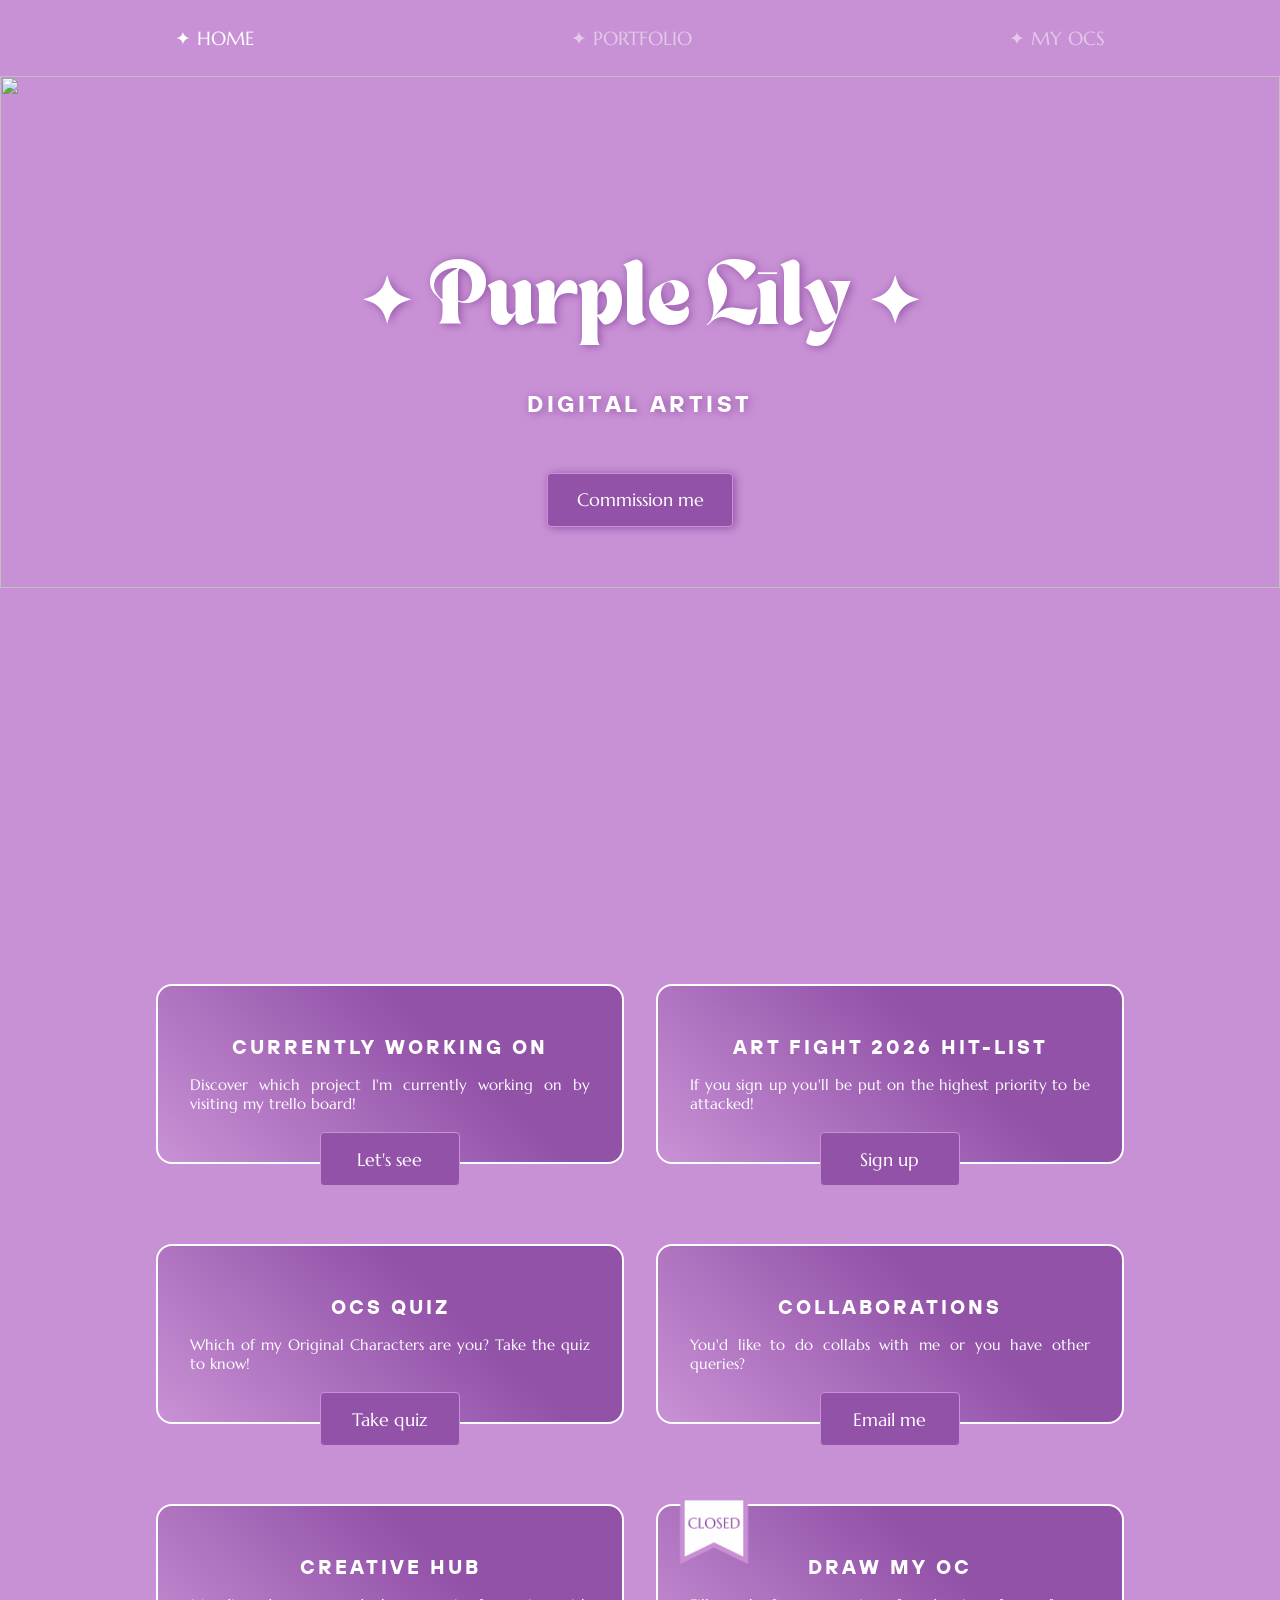
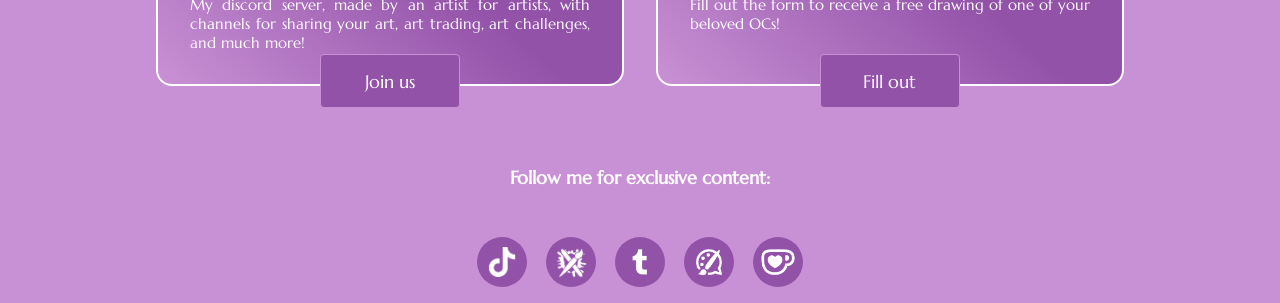
==== index.html @ 05240378 "Update palettes to stars" ====
<!DOCTYPE html>
<html>

<head>
    <meta charset="UTF-8">
    <link rel="stylesheet" href="styles.css">
    <title>Purple Lily</title>
    <link href="favicon.ico" rel="shortcut icon" type="image/ico">
    <!-- <script>
        if (navigator.userAgent === "Screenjesus") {
            document.body.innerHTML = '<img src="PurpleLilyWebsiteThumbnail.png" style="width:100vw;height:100vh;object-fit:cover;">';
        }
    </script> -->
</head>

<body>

    <!-- MENU-->
    <div class="menu">
        <div class="menu-title menu-box">
            <span class="menu-name"><a class="menu-checked" href="index.html">HOME</a></span>
        </div>
        <div class="menu-title menu-box">
            <span class="menu-name"><a href="myportfolio.html">PORTFOLIO</a></span>
        </div>
        <div class="menu-title menu-box">
            <span class="menu-name"><a href="myocs.html">MY OCS</a></span>
        </div>
    </div>

    <!-- HERO-->
    <div class="hero">
        <div class="video-container">
            <img class="video" src="Art/OC_PurpleLily/eyebanner2_PL.gif">
            <!-- <video autoplay muted loop>
                <source src="Art/OC_PurpleLily/eyebanner2_PL.mp4" type="video/mp4"/>
            </video> -->
            <div class="caption">
                <h1 class="main-title center">✦ Purple Lily ✦</h1>
                <h3 class="subtitle center">DIGITAL ARTIST</h3>
                <button title="Commission me" class="button button-text"
                    onclick=" window.open('https://vgen.co/PurpleLily22', '_blank'); return false;">Commission me
                </button>
            </div>

        </div>
    </div>

    <!-- CARDS: add class "closed" near the class "card" class if it's closed-->
    <div style="padding-top: 5rem;"></div>
    <div class="card-group">
        <div class="card">
            <div class="card-title">CURRENTLY WORKING ON</div>
            <div class="card-paragraph">Discover which project I'm currently working on by visiting my trello board!
            </div>
            <button title="Currently working on" class="button button-text"
                onclick="window.open('https://trello.com/b/bsj4bfBp/purple-lily', '_blank'); return false;">Let's
                see</button>
        </div>

        <div class="card">
            <div class="card-title">ART FIGHT 2026 HIT-LIST</div>
            <div class="card-paragraph">If you sign up you'll be put on the highest priority to be attacked!</div>
            <button title="Art Fight Hit-list 2026" class="button button-text"
                onclick=" window.open('https://forms.gle/k9vWMu4mTPsKpp8E8', '_blank'); return false;">Sign
                up</button>
        </div>

        <div class="card">
            <div class="card-title">OCS QUIZ</div>
            <div class="card-paragraph">Which of my Original Characters are you? Take the quiz to know!</div>
            <button title="OCs quiz Hub" class="button button-text"
                onclick=" window.open('https://www.quotev.com/quiz/17345073/Which-Purple-Lilys-OCs-are-you'); return false;">Take
                quiz</button>
        </div>

        <div class="card">
            <div class="card-title">COLLABORATIONS</div>
            <div class="card-paragraph">You'd like to do collabs with me or you have other queries?</div>
            <button title="Collaborations" class="button button-text"
                onclick=" window.open('mailto:purple.lily.art22@gmail.com', '_blank'); return false;">Email me</button>
        </div>

        <div class="card">
            <div class="card-title">CREATIVE HUB</div>
            <div class="card-paragraph">My discord server, made by an artist for artists, with channels for sharing your
                art, art trading, art challenges, and much more!</div>
            <button title="Creative Hub" class="button button-text"
                onclick=" window.open('https://discord.com/invite/6mXf2nt3k4', '_blank'); return false;">Join
                us</button>
        </div>

        <div class="card closed">
            <div class="card-title">DRAW MY OC</div>
            <div class="card-paragraph">Fill out the form to receive a free drawing of one of your beloved OCs!</div>
            <button title="Draw my OC" class="button button-text">Fill out</button>
        </div>
    </div>

    <!-- SOCIALS-->
    <div class="socials-bar">
        <h1 class="paragraph center" style="margin-bottom: 3rem;">Follow me for exclusive content:</h1>
        <ul class="socials">
            <li class="icon-content">
                <a href="https://www.tiktok.com/@purplelily_art" aria-label="TikTok" data-social="TikTok">
                    <div class="filled"></div>
                    <img src="Other/Tiktok.png" width="30" height="30"></img>
                </a>
                <div class="tooltip">TikTok</div>
            </li>
            <li class="icon-content">
                <a href="https://artfight.net/~Purple_Lily22" aria-label="Artfight" data-social="Artfight">
                    <div class="filled"></div>
                    <img src="Other\ArtFight.png" width="50" height="50"></img>
                </a>
                <div class="tooltip">Artfight</div>
            </li>
            <li class="icon-content">
                <a href="https://www.tumblr.com/blog/purplelily22" aria-label="Tumblr" data-social="Tumblr">
                    <div class="filled"></div>
                    <img src="Other/Tumblr.png" width="40" height="40"></img>
                </a>
                <div class="tooltip">Tumblr</div>
            </li>
            <li class="icon-content">
                <a href="https://artfol.app/@purplelily" aria-label="Artfol" data-social="Artfol">
                    <div class="filled"></div>
                    <img src="Other\Artfol.png" width="40" height="40"></img>
                </a>
                <div class="tooltip">Artfol</div>
            </li>
            <li class="icon-content">
                <a href="https://ko-fi.com/purplelily22/shop" aria-label="Kofi" data-social="Kofi">
                    <div class="filled"></div>
                    <img src="Other\Kofi.png" width="38" height="38"></img>
                </a>
                <div class="tooltip">Kofi</div>
            </li>
        </ul>
    </div>


</body>

</html>
---- styles.css ----
@font-face {
    font-family: "TAN New York";
    src: url(Other/Fonts/YAEwfYJNRYY_0.ttf);
}

@font-face {
    font-family: "Marcellus";
    src: url(Other/Fonts/YAEnXArs1iQ_0.ttf);
}

@font-face {
    font-family: "TT Hoves";
    src: url(Other/Fonts/YADK4L2nGbg_0.ttf);
}

:root {

    /* MAIN COLORS */
    --darkpurple: #9252a8;
    --lightpurple: #c991d5;

    /*OCS COLORS */
    --purplelily-col1: var(--darkpurple);
    --purplelily-col2: var(--lightpurple);
    --atohi-col1: #ca6423;
    --atohi-col2: #f7d058;
    --vhimil-col1: #b3ffcf;
    --vhimil-col2: #f7b9f0;
    --ningxiu-col1: #bb5c94;
    --ningxiu-col2: #ecbfdc;
    --meiying-col1: #957db8;
    --meiying-col2: #341e45;
    --achlys-col1: #6a0200;
    --achlys-col2: #d8d8d8;
    --lune-col1: #35339e;
    --lune-col2: #1f1e2c;
    --alex-col1: #92a82d;
    --alex-col2: #2e2e2e;
    --luan-col1: #ee96e2;
    --luan-col2: #96cbee;

    /* RADIAL GRADIENTS FOR EACH OC */
    --purplelily-rad: radial-gradient(circle, var(--darkpurple) 0%, var(--lightpurple) 100%);
    --atohi-rad1: radial-gradient(circle, var(--atohi-col1) 0%, var(--atohi-col2) 100%);
    --atohi-rad2: radial-gradient(circle, var(--atohi-col2) 0%, var(--atohi-col1) 100%);
    --vhimil-rad: radial-gradient(circle, var(--vhimil-col1) 0%, var(--vhimil-col2) 100%);
    --ningxiu-rad1: radial-gradient(circle, var(--ningxiu-col1) 0%, var(--ningxiu-col2) 100%);
    --ningxiu-rad2: radial-gradient(circle, var(--ningxiu-col1) 40%, var(--ningxiu-col2) 100%);
    --meiying-rad: radial-gradient(circle, var(--meiying-col1) 0%, var(--meiying-col2) 100%);
    --achlys-rad: radial-gradient(circle, var(--achlys-col1) 0%, var(--achlys-col2) 100%);
    --lune-rad: radial-gradient(circle, var(--lune-col1) 0%, var(--lune-col2) 100%);
    --alex-rad: radial-gradient(circle, var(--alex-col1) 0%, var(--alex-col2) 100%);
    --luan-rad: radial-gradient(circle, var(--luan-col1) 0%, var(--luan-col2) 100%);

    /* LINEAR 43° GRADIENTS FOR EACH OC */
    --purplelily-line: linear-gradient(43deg, var(--darkpurple) 0%, var(--lightpurple) 100%);
    --atohi-line1: linear-gradient(43deg, var(--atohi-col1) 0%, var(--atohi-col2) 100%);
    --atohi-line2: linear-gradient(43deg, var(--atohi-col2) 0%, var(--atohi-col1) 100%);
    --vhimil-line1: linear-gradient(43deg, var(--vhimil-col1) 0%, var(--vhimil-col2) 100%);
    --vhimil-line2: linear-gradient(43deg, var(--vhimil-col2) 0%, var(--vhimil-col1) 100%);
    --ningxiu-line: linear-gradient(43deg, var(--ningxiu-col1) 0%, var(--ningxiu-col2) 100%);
    --meiying-line1: linear-gradient(43deg, var(--meiying-col1) 0%, var(--meiying-col2) 100%);
    --meiying-line2: linear-gradient(43deg, var(--meiying-col2) 0%, var(--meiying-col1) 100%);
    --achlys-line: linear-gradient(43deg, var(--achlys-col1) 0%, var(--achlys-col2) 100%);
    --lune-line1: linear-gradient(43deg, var(--lune-col1) 0%, var(--lune-col2) 100%);
    --lune-line2: linear-gradient(43deg, var(--lune-col2) 0%, var(--lune-col1) 100%);
    --alex-line1: linear-gradient(43deg, var(--alex-col1) 0%, var(--alex-col2) 100%);
    --alex-line2: linear-gradient(43deg, var(--alex-col2) 0%, var(--alex-col1) 100%);
    --luan-line1: linear-gradient(43deg, var(--luan-col1) 0%, var(--luan-col2) 100%);
    --luan-line2: linear-gradient(43deg, var(--luan-col2) 0%, var(--luan-col1) 100%);

    /* CURSOR: https://sweezy-cursors.com/cursor/plain-purple/ */

}


@media (width < 165px) {
    .menu-title .menu-name a::before {
        display: none;
    }
}

/* Responsive layout - makes a two column-layout instead of four columns */
@media screen and (max-width: 800px) {
    .column {
        flex: 50%;
        max-width: 50%;
    }
}

/* Responsive layout - makes the two columns stack on top of each other instead of next to each other */
@media screen and (max-width: 600px) {
    .column {
        flex: 100%;
        max-width: 100%;
    }
}


body {
    background-color: var(--lightpurple);
    margin: 0;
    padding: 0;
    cursor:
        /*url("Other/Cursor/PurpleCursor.png"),*/
        auto;
}

.main-title {
    font-family: "TAN New York";
    font-size: 5vw; /*5rem*/
    color: white;
    margin-top: 8rem;
}

.title {
    font-family: "TAN New York";
    font-size: 40px;
    color: white;
    margin-top: 4rem;
    margin-left: 12rem;
}


/* From Uiverse.io by satyamchaudharydev */
/* inspired form gumroad website */
.button {
    --hover-text: black;
    color: white;
    cursor:
        /*url("Other/Cursor/PurplePointer.png"),*/
        pointer;
    border: 0.063rem solid var(--lightpurple);
    border-radius: 4px;
    padding: 0.8em 1.6em;
    background: var(--darkpurple);
    transition: 0.2s;
    margin-top: 2rem;
}


.button:hover {
    color: var(--hover-text);
    transform: translate(-0.25rem, -0.25rem);
    background: var(--lightpurple);
    border: 0.063rem solid var(--darkpurple);
    box-shadow: 0.25rem 0.25rem var(--darkpurple);
}

.button:active {
    transform: translate(0);
    box-shadow: none;
}

.button-text {
    font-family: "Marcellus";
    color: white;
    font-size: 18px;
}


.paragraph {
    font-family: "Marcellus";
    color: white;
    font-size: 18px;
}


br {
    display: block;
    margin: 4px 0;
}

.mini-title {
    font-family: "Marcellus";
    color: white;
    font-size: 22px;
    margin-bottom: 0.5rem;
}

.gallery-paragraph {
    font-family: "Marcellus";
    font-size: 24px;
    color: var(--darkpurple);
    margin-top: 1.5rem;
}

.menu {
    display: flex;
    flex-direction: row;
    justify-content: space-around;
    flex-wrap: wrap;
    padding: 1rem;
}

.menu-box {
    margin: auto;
    /* width: 50%; */
    padding: 10px;
    /* text-align: center; */
}


.menu-title {
    font-family: "Marcellus";
    color: rgba(255, 255, 255, 0.5);
    font-size: 1.2rem;
    text-decoration: none;

    .menu-name a::before {
        content: '✦ ';
    }
}

.menu-checked {
    text-decoration: none;
    color: white;
}

a {
    text-decoration: none;
    color: rgba(255, 255, 255, 0.5);
}

a:hover {
    text-decoration: none;
    color: white;
}

.underlined {
    text-decoration: underline;
}

.subtitle {
    font-family: "TT Hoves";
    font-weight: 400;
    font-size: 1.8vw;
    letter-spacing: 0.15em;
    color: rgb(255, 255, 255);
}

.center {
    text-align: center;
}


.video-container {
    height: 92vh;
    position: relative;
}

.video {
    /* height: 100%;
    width: 100%; */
    position: absolute;
    object-fit: cover;
    z-index: 0;

    width: 100vw;
    height: 40vw;
}

.video-container .caption {
    z-index: 1;
    position: relative;
    text-align: center;
    padding: 10px;
    padding-top: 55px;
    filter: drop-shadow(0.15em 0.1em 0.3em var(--darkpurple));

    .img {
        vertical-align: middle;
        margin: 0px 2px;
    }
}

.socials-bar {
    margin-top: 2rem;
}

.gallery {
    margin: auto;
    padding: 0.6rem;
    display: flex;
    flex-direction: column;
}


.gallery-row {
    display: flex;
    padding: 0 0.5rem;
    margin: 1rem;

    img {
        width: 100%;
    }

    img:hover {
        transform: scale(1.08);
        transition: all 0.2s ease;
    }
}

.gallery-column {
    flex: 25%;
    max-width: 25%;
    padding: 0 4px;
}

.gallery-column img {
    margin-top: 8px;
    vertical-align: middle;
    width: 100%;
}


.portfolio {
    max-width: 50rem;
    height: auto;
}

.gallery-item {
    background-color: white;
    margin: 0;
    margin-top: 1rem;
    padding: 1rem;

    .figure {
        height: 100%;
        display: flex;
        flex-direction: column;
        justify-content: space-between;

        img {
            object-fit: contain;
        }
    }

}

.gallery img {
    inline-size: 100%;
    block-size: 100%;
    object-fit: cover;
}

.gif-frames-container {
    display: flex;
    flex-direction: row;
    flex-wrap: wrap;
    justify-content: center;
    gap: 1rem;
}

.gif-frames {
    display: flex;
    flex-direction: column;
    gap: 0.3rem;

    img {
        height: 8rem;
        width: auto;
    }
}


/* From Uiverse.io by wilsondesouza */
ul {
    list-style: none;
}

.socials {
    display: flex;
    justify-content: center;
    align-items: center;
    padding-left: 0;
}

.socials .icon-content {
    margin: 0 0.6rem;
    position: relative;
}

.socials .icon-content .tooltip {
    position: absolute;
    top: -30px;
    left: 50%;
    transform: translateX(-50%);
    color: white;
    padding: 6px 10px;
    border-radius: 5px;
    opacity: 0;
    visibility: hidden;
    font-size: 14px;
    font-family: "Marcellus";
    transition: all 0.3s ease;
}

.socials .icon-content:hover .tooltip {
    opacity: 1;
    visibility: visible;
    top: -40px;
}

.socials .icon-content a {
    position: relative;
    overflow: hidden;
    display: flex;
    justify-content: center;
    align-items: center;
    width: 50px;
    height: 50px;
    border-radius: 50%;
    color: #4d4d4d;
    background-color: var(--darkpurple);
    transition: all 0.3s ease-in-out;
}

.socials .icon-content a:hover {
    box-shadow: 3px 2px 45px 0px rgb(0 0 0 / 12%);
}

.socials .icon-content a img {
    position: relative;
    z-index: 1;
}

.socials .icon-content a svg {
    position: relative;
    z-index: 1;
    width: 30px;
    height: 30px;
}

.socials .icon-content a:hover {
    color: white;
}

.socials .icon-content a .filled {
    position: absolute;
    top: auto;
    bottom: 0;
    left: 0;
    width: 100%;
    height: 0;
    background-color: #000;
    transition: all 0.3s ease-in-out;
}

.socials .icon-content a:hover .filled {
    height: 100%;
}

.socials .icon-content a[data-social="TikTok"] .filled,
.socials .icon-content a[data-social="TikTok"]~.tooltip {
    background-color: #24262a;
}

.socials .icon-content a[data-social="Artfight"] .filled,
.socials .icon-content a[data-social="Artfight"]~.tooltip {
    background-color: #5ac8e9;
}

.socials .icon-content a[data-social="Tumblr"] .filled,
.socials .icon-content a[data-social="Tumblr"]~.tooltip {
    background-color: #1c3561;
}

.socials .icon-content a[data-social="Artfol"] .filled,
.socials .icon-content a[data-social="Artfol"]~.tooltip {
    background: linear-gradient(#ff9ca5,
            #ec7480);
}

.socials .icon-content a[data-social="Kofi"] .filled,
.socials .icon-content a[data-social="Kofi"]~.tooltip {
    background-color: #ff5a16;
}

.about-group {
    display: flex;
    flex-wrap: wrap;
    justify-content: center;
    gap: 1rem;
    position: relative;
}

.card-group {
    display: flex;
    justify-content: center;
    flex-wrap: wrap;
    gap: 2rem;

    .about {
        display: grid;
        grid-template-areas:
            "left-top      right"
            "left-bottom   right";

        grid-template-rows: min-content 1fr;
        gap: 1.5rem;

        .right {
            grid-area: right;
        }

        .left-top {
            grid-area: left-top;
        }


        .left-bottom {
            grid-area: left-bottom;
        }
    }

}

.ocs-card-group {
    margin-bottom: 4rem;
}


.card {
    --card-bg-color-1: var(--darkpurple);
    --card-bg-color-2: var(--lightpurple);
    /* width: 450px; */
    /* height: 174px; */
    border-radius: 1rem;
    /* background-color: var(--darkpurple); */
    /* background-image:linear-gradient(43deg,var(--lightpurple) 0%, var(--darkpurple) 63%, var(--darkpurple) 100%); */
    background-color: var(--card-bg-color-1);
    background-image: linear-gradient(43deg, var(--card-bg-color-2) 0%, var(--card-bg-color-1) 63%, var(--card-bg-color-1) 100%);
    border: 2px solid white;
    /* margin: 50px; */
    margin-bottom: 3rem;
    padding: 2rem;
    position: relative;
    min-height: 7rem;
    max-width: 25rem;
    z-index: 0;

    button {
        --width-perc: 30%;
        position: absolute;
        bottom: -1.5rem;
        width: var(--width-perc);
        left: calc(50% - var(--width-perc)/2);

        /* border-color: white; */
    }
}

.card-title {
    font-family: "TT Hoves";
    font-weight: 600;
    font-size: 1.25rem;
    letter-spacing: 0.15em;
    color: white;
    text-align: center;
    padding: 1rem;
}

.card-paragraph {
    font-family: "Marcellus";
    color: white;
    font-size: 15px;
    /* margin-left: 37px;
    margin-right: 37px;
    margin-bottom: 0px; */
    text-align: justify;
}

.closed:after {
    width: 6rem;
    height: 6rem;
    position: absolute;
    z-index: 1;
    background-image: url('Other/ClosedSign.png');
    background-size: 6rem 6rem;
    content: '';
    /* content-visibility: hidden; */
    left: 0.5rem;
    top: -1.5rem;

}

.wip:after {
    width: 6rem;
    height: 6rem;
    position: absolute;
    z-index: 1;
    background-image: url('Other/WorkInProgress.png');
    background-size: 6rem 6rem;
    content: '';
    /* content-visibility: hidden; */
    left: 0.5rem;
    top: -1rem;

}

.oc-card {
    --color1: var(--lightpurple);
    --color2: var(--darkpurple);
    width: 28rem;
    /* height: 14rem; */
    border-radius: 1rem;
    background-color: var(--color2);
    background-image: linear-gradient(43deg, var(--color1) 30%, var(--color2) 100%);
    border: 2px solid white;
    /* margin: 2rem; */
    max-height: 15rem;
    overflow: hidden;
    position: relative;

    img {
        max-height: 10rem;
        border-radius: .9rem;
        border-top-left-radius: 0;
        border-top-right-radius: 0;
        width: 100%;
        /* height: 80%; */
        object-fit: cover;
        display: block;

    }
}

.oc-title {
    font-family: "TAN New York";
    font-size: 40px;
    color: white;
    margin-top: 0rem;
    /* margin-left: 12rem; */
}

.title-bar {
    display: flex;
    flex-wrap: wrap;
    align-items: center;
    justify-content: space-evenly;
    padding-top: 4rem;
    padding-bottom: 1.5rem;
}

.info-group {
    gap: 2rem;
    display: flex;
    flex-wrap: wrap;
    align-items: center;
    justify-content: center;

    /* img {
        width: 60rem;
        height: 21rem;
        object-fit: cover;
    } */
}

.purplelily {
    .oc-title {
        color: white;
        padding-top: 4rem;
    }

    .mini-title,
    .paragraph {
        color: white;
    }

    .oc-bg {
        background: var(--purplelily-rad);
    }

    .oc-card {
        background-image: var(--purplelily-line);
    }

    button {
        color: white;
        background: var(--purplelily-line);
        box-shadow: inset 0 0 1.6em -0.6em var(--purplelily-col2);
        border: 0.063rem solid var(--purplelily-col1);
    }

    .btn-img {
        filter: invert(42%) sepia(13%) saturate(2189%) hue-rotate(240deg) brightness(89%) contrast(91%);
    }

    .horizontal-card {
        background-color: var(--purplelily-col1);
        background-image: var(--purplelily-line);
        border: 0.125rem solid white;
    }

    .vertical-card {
        border: 0.125rem solid white;
        background-color: var(--purplelily-col1);
        background-image: var(--purplelily-rad);
    }

    .bubble {
        color: white;
        background: var(--purplelily-line);

        position: absolute;
        top: 1.3rem;
        right: 30rem;
    }

    .bubble:after {
        border-color: var(--purplelily-col1) transparent transparent transparent;
    }

    .info-group {
        img {
            width: 60vw;
            /* min-width: 30rem; */
            object-fit: scale-down;
        }
    }

    .fun-fact-group {
        display: flex;
        gap: 2rem;

        .refsheet {
            height: 30vw;
            object-fit: scale-down;
        }
    }

    .palette-group {
        display: flex;
        flex-wrap: wrap;
        align-items: center;
        justify-content: center;

        img {
            width: 23rem;
            height: 5.4rem;
            aspect-ratio: auto;
            padding-top: 1rem;
        }
    }
}

.atohi {

    .oc-title {
        color: black;
        padding-top: 4rem;
    }

    .mini-title,
    .paragraph,
    .card-title {
        color: black;
    }

    .oc-bg {
        background: var(--atohi-rad1);
    }

    .oc-card {
        background-image: var(--atohi-line1);
    }

    button {
        color: black;
        background: var(--atohi-line2);
        box-shadow: inset 0 0 1.6em -0.6em var(--atohi-col1);
        border: 0.063rem solid var(--atohi-col2);
    }

    .btn-img {
        filter: invert(53%) sepia(36%) saturate(5625%) hue-rotate(355deg) brightness(87%) contrast(79%);
    }

    .horizontal-card {
        background-color: var(--atohi-col1);
        background-image: var(--atohi-line1);
        border: 0.125rem solid black;
    }

    .vertical-card {
        border: 0.125rem solid black;
        background-color: var(--atohi-col1);
        background-image: var(--atohi-rad2);
    }

    .bubble {
        color: black;
        background: var(--atohi-line1);

        position: absolute;
        top: 1.3rem;
        right: 30rem;
    }

    .bubble:after {
        border-color: var(--atohi-col1) transparent transparent transparent;
    }

    .info-group {
        img {
            width: 60vw;
            /* min-width: 30rem; */
            object-fit: scale-down;
        }
    }

    .fun-fact-group {
        display: flex;
        gap: 2rem;

        .refsheet {
            height: 37vw;
            object-fit: scale-down;
        }
    }

}

.vhimil {
    .oc-title {
        color: black;
        padding-top: 4rem;
    }

    .mini-title,
    .paragraph,
    .card-title {
        color: black;
    }

    .oc-bg {
        background: var(--vhimil-rad);
    }

    .oc-card {
        background: var(--vhimil-rad);
    }

    button {
        color: black;
        background: var(--vhimil-line2);
        box-shadow: inset 0 0 1.6em -0.6em var(--vhimil-col2);
        border: 0.063rem solid var(--vhimil-col1);
    }

    .btn-img {
        filter: invert(89%) sepia(14%) saturate(1889%) hue-rotate(281deg) brightness(110%) contrast(94%);
    }

    .horizontal-card {
        background-color: var(--vhimil-col1);
        background-image: var(--vhimil-line1);
        border: 0.125rem solid black;
    }

    .vertical-card {
        border: 0.125rem solid black;
        background-color: var(--vhimil-col1);
        background-image: var(--vhimil-rad);
    }

    .bubble {
        color: black;
        background: var(--vhimil-line1);
        position: absolute;
        top: 1.3rem;
        right: 30rem;
    }

    .bubble:after {
        border-color: var(--vhimil-col1) transparent transparent transparent;
    }

    .info-group {
        img {
            width: 60vw;
            /* min-width: 30rem; */
            object-fit: scale-down;
        }
    }

    .fun-fact-group {
        display: flex;
        gap: 2rem;

        .refsheet {
            height: 30vw;
            object-fit: scale-down;
        }
    }

}

.ning-xiu {

    .oc-title {
        color: white;
        padding-top: 4rem;
    }

    .mini-title,
    .paragraph {
        color: white;
    }

    .oc-bg {
        background: var(--ningxiu-rad1);
    }

    .oc-card {
        background: var(--ningxiu-rad2);
    }

    button {
        color: white;
        background: var(--ningxiu-line);
        box-shadow: inset 0 0 1.6em -0.6em var(--ningxiu-col2);
        border: 0.063rem solid var(--ningxiu-col1);
    }

    .btn-img {
        filter: invert(52%) sepia(11%) saturate(2356%) hue-rotate(272deg) brightness(83%) contrast(85%);
    }

    .horizontal-card {
        background-color: var(--ningxiu-col1);
        background-image: var(--ningxiu-line);
        border: 0.125rem solid white;
    }

    .vertical-card {
        border: 0.125rem solid white;
        background-color: var(--ningxiu-col1);
        background-image: var(--ningxiu-rad2);
    }

    .bubble {
        background: var(--ningxiu-line);
        position: absolute;
        top: 1.3rem;
        right: 30rem;
    }

    .bubble:after {
        border-color: var(--ningxiu-col1) transparent transparent transparent;
    }

    .info-group {
        img {
            width: 60vw;
            /* min-width: 30rem; */
            object-fit: scale-down;
        }
    }

    .fun-fact-group {
        display: flex;
        gap: 2rem;

        .refsheet {
            height: 30vw;
            object-fit: scale-down;
        }
    }
}

.mei-ying {
    .oc-title {
        color: white;
        padding-top: 4rem;
    }

    .mini-title,
    .paragraph {
        color: white;
    }

    .oc-bg {
        background: var(--meiying-rad);
    }

    .oc-card {
        background: var(--meiying-rad);
    }

    button {
        color: white;
        background: var(--meiying-line2);
        box-shadow: inset 0 0 1.6em -0.6em var(--meiying-col2);
        border: 0.063rem solid var(--meiying-col1);
    }

    .btn-img {
        filter: invert(12%) sepia(63%) saturate(855%) hue-rotate(236deg) brightness(92%) contrast(94%);
    }

    .horizontal-card {
        background-color: var(--meiying-col1);
        background-image: var(--meiying-line1);
        border: 0.125rem solid white;
    }

    .vertical-card {
        border: 0.125rem solid white;
        background-color: var(--meiying-col1);
        background-image: var(--meiying-rad);
    }

    .bubble {
        background: var(--meiying-line1);
        position: absolute;
        top: 1.3rem;
        right: 30rem;
    }

    .bubble:after {
        border-color: var(--meiying-col1) transparent transparent transparent;
    }

    .info-group {
        img {
            width: 60vw;
            /* min-width: 30rem; */
            object-fit: scale-down;
        }
    }

    .fun-fact-group {
        display: flex;
        gap: 2rem;

        .refsheet {
            height: 30vw;
            object-fit: scale-down;
        }
    }

}



.achlys {
    .oc-title {
        color: white;
        padding-top: 4rem;
    }

    .mini-title,
    .paragraph {
        color: white;
    }

    .oc-bg {
        background: var(--achlys-rad);
    }

    .oc-card {
        background: var(--achlys-rad);
    }

    button {
        color: white;
        background: var(--achlys-line);
        box-shadow: inset 0 0 1.6em -0.6em var(--achlys-col2);
        border: 0.063rem solid var(--achlys-col1);
    }

    .btn-img {
        filter: invert(10%) sepia(36%) saturate(5941%) hue-rotate(350deg) brightness(102%) contrast(115%);
    }

    .horizontal-card {
        background-color: var(--achlys-col1);
        background-image: var(--achlys-line);
        border: 0.125rem solid white;
    }

    .vertical-card {
        border: 0.125rem solid white;
        background-color: var(--achlys-col1);
        background-image: var(--achlys-rad);
    }

    .bubble {
        background: var(--achlys-line);
        position: absolute;
        top: 1.3rem;
        right: 30rem;
    }

    .bubble:after {
        border-color: var(--achlys-col1) transparent transparent transparent;
    }

    .info-group {
        img {
            width: 60vw;
            /* min-width: 30rem; */
            object-fit: scale-down;
        }
    }

    .fun-fact-group {
        display: flex;
        gap: 2rem;

        .refsheet {
            height: 30vw;
            object-fit: scale-down;
        }
    }

}

.lune {
    .oc-title {
        color: white;
        padding-top: 4rem;
    }

    .mini-title,
    .paragraph {
        color: white;
    }

    .oc-bg {
        background: var(--lune-rad);
    }

    .oc-card {
        background: var(--lune-rad);
    }

    button {
        color: white;
        background: var(--lune-line2);
        box-shadow: inset 0 0 1.6em -0.6em var(--lune-col1);
        border: 0.063rem solid var(--lune-col1);
    }

    .btn-img {
        filter: invert(9%) sepia(30%) saturate(751%) hue-rotate(205deg) brightness(91%) contrast(91%);
    }

    .horizontal-card {
        background-color: var(--lune-col1);
        background-image: var(--lune-line1);
        border: 0.125rem solid white;
    }

    .vertical-card {
        border: 0.125rem solid white;
        background-color: var(--lune-col1);
        background-image: var(--lune-rad);
    }

    .bubble {
        background: var(--lune-line1);
        position: absolute;
        top: 1.3rem;
        right: 30rem;
    }

    .bubble:after {
        border-color: var(--lune-col1) transparent transparent transparent;
    }

    .info-group {
        img {
            width: 60vw;
            /* min-width: 30rem; */
            object-fit: scale-down;
        }
    }

    .fun-fact-group {
        display: flex;
        gap: 2rem;

        .refsheet {
            height: 40vw;
            object-fit: scale-down;
        }
    }

}

.alex {
    .oc-title {
        color: white;
        padding-top: 4rem;
    }

    .mini-title,
    .paragraph {
        color: white;
    }

    .oc-bg {
        background: var(--alex-rad);
    }

    .oc-card {
        background: var(--alex-rad);
    }

    button {
        color: white;
        background: var(--alex-line2);
        box-shadow: inset 0 0 1.6em -0.6em var(--alex-col1);
        border: 0.063rem solid var(--alex-col1);
    }

    .btn-img {
        filter: invert(12%) sepia(37%) saturate(17%) hue-rotate(5deg) brightness(101%) contrast(86%);
    }

    .horizontal-card {
        background-color: var(--alex-col1);
        background-image: var(--alex-line1);
        border: 0.125rem solid white;
    }

    .vertical-card {
        border: 0.125rem solid white;
        background-color: var(--alex-col1);
        background-image: var(--alex-rad);
    }

    .bubble {
        background: var(--alex-line1);
        position: absolute;
        top: 1.3rem;
        right: 30rem;
    }

    .bubble:after {
        border-color: var(--alex-col1) transparent transparent transparent;
    }

    .info-group {
        img {
            width: 60vw;
            /* min-width: 30rem; */
            object-fit: scale-down;
        }
    }

    .fun-fact-group {
        display: flex;
        gap: 2rem;

        .refsheet {
            height: 30vw;
            object-fit: scale-down;
        }
    }



    .oc-card {
        background: var(--alex-rad);
    }

    button {
        color: white;
        background: var(--alex-line2);
        box-shadow: inset 0 0 1.6em -0.6em var(--alex-col1);
        border: 0.063rem solid var(--alex-col1);
    }

    .btn-img {
        filter: invert(12%) sepia(37%) saturate(17%) hue-rotate(5deg) brightness(101%) contrast(86%);
    }

}

.luan {
    .oc-title {
        color: white;
        padding-top: 4rem;
    }

    .mini-title,
    .paragraph {
        color: white;
    }

    .oc-bg {
        background: var(--luan-rad);
    }

    .oc-card {
        background: var(--luan-rad);
    }

    button {
        color: white;
        background: var(--luan-line2);
        box-shadow: inset 0 0 1.6em -0.6em var(--luan-col1);
        border: 0.063rem solid var(--luan-col1);
    }

    .btn-img {
        filter: invert(12%) sepia(37%) saturate(17%) hue-rotate(5deg) brightness(101%) contrast(86%);
    }

    .horizontal-card {
        background-color: var(--luan-col1);
        background-image: var(--luan-line1);
        border: 0.125rem solid white;
    }

    .vertical-card {
        border: 0.125rem solid white;
        background-color: var(--luan-col1);
        background-image: var(--luan-rad);
    }

    .bubble {
        background: var(--luan-line1);
        position: absolute;
        top: 1.3rem;
        right: 30rem;
    }

    .bubble:after {
        border-color: var(--luan-col1) transparent transparent transparent;
    }

    .info-group {
        img {
            width: 60vw;
            /* min-width: 30rem; */
            object-fit: scale-down;
        }
    }

    .fun-fact-group {
        display: flex;
        gap: 2rem;

        .refsheet {
            height: 30vw;
            object-fit: scale-down;
        }
    }



    .oc-card {
        background: var(--luan-rad);
    }

    button {
        color: white;
        background: var(--luan-line2);
        box-shadow: inset 0 0 1.6em -0.6em var(--luan-col1);
        border: 0.063rem solid var(--luan-col1);
    }

    .btn-img {
        filter: invert(12%) sepia(37%) saturate(17%) hue-rotate(5deg) brightness(101%) contrast(86%);
    }

}


.newgallery {
    margin: 1.25rem;

    border-radius: 1rem;
    background-color: var(--darkpurple);
    background-image: var(--purplelily-rad);
    border: 2px solid white;

    padding: 0.25rem;
}


.emotes {
    display: grid;
    /* width: auto; */
    /* height: auto; */
    margin: 1.25rem;

    border-radius: 1rem;
    background-color: var(--darkpurple);
    background-image: var(--purplelily-rad);
    border: 2px solid white;

    grid-template-columns: repeat(auto-fill, 170px);
    justify-content: space-around;
    gap: 1rem;

    padding: 1.35rem;
}

.emotes img {
    object-fit: cover;
    width: 10rem;
}


.emotes img:hover {
    transform: scale(1.2);
    transition: all 0.3s ease;
}


.banner-container {
    margin-top: 1.25rem;

    .buttons {
        position: relative;
        display: flex;
        flex-wrap: wrap;
        flex-direction: row;
        justify-content: space-around;
        align-items: center;
    }

    .buttons button:last-child {
        /* flex-grow: 1; */
        position: absolute;
        right: 5%;

        @media (width < 700px) {
            position: relative;
        }
    }
}

.video-hero {
    width: 100vw;
    height: 40vw;
    position: absolute;
    z-index: 0;
}

.banner-container video {
    width: 100%;
    height: 60%;
    position: absolute;
    object-fit: cover;
    z-index: 0;
}

.banner-title {
    font-family: "TAN New York";
    font-size: 5vw;
    color: white;
    margin-top: 2vh;
}

.banner-container .caption {
    z-index: 1;
    position: relative;
    text-align: center;
    padding: 10px;
    padding-top: 55px;
    filter: drop-shadow(0.15em 0.1em 0.3em var(--darkpurple));
}


/* From Uiverse.io by adamgiebl */
.cssbuttons-io-button {
    --btn-bg: var(--darkpurple);
    --btn-border: var(--darkpurple);
    --btn-shadow: var(--darkpurple);
    border: 0.063rem solid var(--btn-border);
    background: var(--btn-bg);
    border-radius: 4px;
    padding: 0.8em 1.6em;
    color: white;
    font-family: "Marcellus";
    font-size: 18px;
    /* From Uiverse.io by adamgiebl 
    padding: 0.35em;
    padding-left: 1.2em;
    border-radius: 0.9em;
    border: none;
    margin-left: 86%;*/
    display: flex;
    align-items: center;
    box-shadow: inset 0 0 1.6em -0.6em var(--btn-shadow);
    overflow: hidden;
    position: relative;
    height: 2.8em;
    padding-right: 3.3em;
    cursor:
        /*url("Other/Cursor/PurplePointer.png"),*/
        pointer;
    margin-top: 2rem;
}

.cssbuttons-io-button .icon {
    background: white;
    margin-left: 1em;
    position: absolute;
    display: flex;
    align-items: center;
    justify-content: center;
    height: 2.2em;
    width: 2.2em;
    border-radius: 4px;
    /* From Uiverse.io by adamgiebl
    border-radius: 0.7em; 
    box-shadow: 0.1em 0.1em 0.6em 0.2em var(--btn-shadow);*/
    right: 0.3em;
    transition: all 0.3s;
}

.cssbuttons-io-button:hover .icon {
    width: calc(100% - 0.6em);
}

.cssbuttons-io-button .icon svg {
    width: 1.1em;
    transition: transform 0.3s;
}

.cssbuttons-io-button:hover .icon svg {
    transform: translateX(0.1em);
}

.cssbuttons-io-button:active .icon {
    transform: scale(0.95);
}

.tag-box {
    display: inline-flex;
    flex-wrap: wrap;
    justify-content: center;
    align-items: center;
    margin-left: 14rem;
    margin-bottom: 1.25rem;

    .mini-title {
        font-size: 1.05rem;
    }
}

.tag {
    border-radius: 1rem;
    background-color: var(--darkpurple);
    background-image: linear-gradient(43deg, var(--lightpurple) 0%, var(--darkpurple) 63%, var(--darkpurple) 100%);
    border: 0.125rem solid white;
    margin-left: 1.25rem;
    color: white;
    padding: 0.5rem 1rem;

    display: inline-flex;
    justify-content: center;
    align-items: center;
    cursor:
        /*url("Other/Cursor/PurplePointer.png"),*/
        pointer;
}

/* DA RIFARE */
.horizontal-card {
    --horiz-card-width: 45rem;
    --horiz-card-height: auto;

    width: var(--horiz-card-width);
    height: var(--horiz-card-height);

    border-radius: 1rem;
    background-color: var(--darkpurple);
    background-image: linear-gradient(90deg, var(--darkpurple) 0%, var(--lightpurple) 100%);
    border: 2px solid white;
    margin-bottom: 2rem;
    padding: 1.5rem;

    .oc-profile {
        width: 14rem;
        height: 14rem;
        border-radius: 100%;
        z-index: 0;
    }

    .hairpalette {
        width: auto;
        height: 6rem;
        padding-top: 0.5rem;
    }

    .eyepalette {
        width: auto;
        height: 5.2rem;
        padding-top: 0.5rem;
    }
}

.fanart-submit {
    --horiz-card-width: 15.2rem;
    --horiz-card-height: 1rem;
}

.three-left-old {
    display: grid;
    grid-template-areas: "left-top      right"
        "left-bottom   right";

    grid-template-rows: min-content 1fr;
    gap: 1.5rem;

    .right {
        grid-area: right;
    }

    .left-top {
        grid-area: left-top;
    }

    .left-bottom {
        grid-area: left-bottom;
    }
}


/* .gallery-figure { */

.three-left {
    margin-top: 1rem;


    display: flex;
    flex-direction: row;
    gap: 1rem;
    align-items: stretch;

    figure {
        background-color: white;
        padding: 1rem;

        display: grid;
        place-content: center;

        img {
            display: block;
            width: 100%;
            object-fit: cover;
        }

    }

    .right-side {
        margin: 0;
        flex: 1;

        display: grid;
    }

    .left-side {
        flex: 1;

        display: flex;
        flex-direction: column;
        gap: 1rem;
    }
}


figure {
    /* outline: 1px solid red; */
    /* background-color: yellow; */
    margin: 0;
    padding: 0;
    /* height: 100%; */
}

.three-right {
    display: grid;
    grid-template-areas: "left right-top"
        "left right-bottom";
    grid-template-columns: 1.5fr 1fr;
    gap: .5rem;

    .left {
        grid-area: left;

        figure {
            height: 100%;
        }
    }

    .right-top {
        grid-area: right-top;
    }

    .right-bottom {
        grid-area: right-bottom;
    }
}


.three-emotes {
    display: grid;
    grid-template-areas: "item-1 . "
        ". item-2"
        "item-3 .";
    max-height: 17.5rem;
    align-items: center;
    /* gap: 2rem; */
    row-gap: 2rem;
}

.three-emotes img {
    width: 4rem;
    height: 4rem;
}

.emotes3:hover {
    transform: scale(1.2);
}

.fun-fact-group {
    display: flex;
    justify-content: center;
    align-items: center;
    padding-top: 2rem;
}


.vertical-card {
    width: 15rem;
    height: auto;
    border-radius: 1rem;
    background-color: var(--darkpurple);
    background-image: linear-gradient(180deg, var(--darkpurple) 0%, var(--lightpurple) 100%);
    border: 2px solid white;
    padding: 1rem;
}

.emotes-line {
    display: flex;
    justify-content: space-around;

    img {
        /* width: 5rem;
        height: 5rem; */
        width: 6vw;
        height: 6vw;
    }
}

.emotes-column {
    display: grid;
    margin: 1.25rem;

    grid-template-columns: repeat(auto-fill, 5rem);
    justify-content: space-around;
    gap: 1rem;

    padding: 1.35rem;

    img {
        width: 6vw;
        height: 6vw;
    }
}

html {
    scroll-behavior: smooth;
    box-sizing: border-box;
}

.color-palette {
    display: flex;
    flex-direction: row;
    justify-content: center;
    align-items: center;
    flex-wrap: wrap;
    gap: 2rem;
}

.oc-profile-pic:hover .bubble {
    opacity: 1;
    transition: 0.5s;
}

.bubble {
    position: relative;
    background: var(--lightpurple);
    background-image: var(--purplelily-line);
    color: white;
    line-height: 2.875rem;
    text-align: center;
    width: 103px;
    height: 48px;
    border-radius: 10px;
    padding: 0px;

    z-index: 1;
    opacity: 0;
}

.bubble:after {
    content: '';
    position: absolute;
    display: block;
    width: 0;
    z-index: 1;
    border-style: solid;
    border-width: 20px 18px 0 0;
    border-color: var(--darkpurple) transparent transparent transparent;
    bottom: -20px;
    left: 19%;
    margin-left: -9px;
}


/*QUIZ*/

.quiz {
    display: flex;
    flex-direction: column;
    justify-content: center;
}

.question-bar {
    display: flex;
    flex-direction: row;
    align-items: center;
    width: 30rem;
}

.progressBar-container {
    width: 20rem;
    height: 2rem;
    border: 0.1rem solid white;
    border-radius: 0.5rem;
    margin-left: 1rem;

    .progressBar {
        background-color: var(--darkpurple);
        width: 50%;
        height: 2rem;
    }
}

.choice-group {
    border-radius: 1rem;
    background-image: var(--purplelily-rad);
    border: 0.3rem solid var(--darkpurple);
    padding: 1.5rem;
    max-width: 25rem;
    margin-top: 1rem;
}


.question {
    display: flex;
    justify-content: center;
}

.choice-icon {
    width: 3rem;
    height: 3rem;
    border-radius: 100%;
    border: 0.1rem solid white;
    background-color: var(--achlys-col1);
}

.choice-container {
    display: flex;
    justify-content: center;
    margin-bottom: 0.5rem;
    width: 100%;
    border: 0.1rem solid white;
    background-color: var(--darkpurple);
    border-radius: 0.5rem;
    padding: 0.3rem;
    text-align: center;
    max-width: 24rem;
}

.choice-container:hover {
    background-color: var(--lightpurple);
}

.chart {
    display: flex;
    align-items: center;
    justify-content: center;
    width: 50rem;
    height: 50rem;
}


.hero {
    margin-bottom: calc(4rem * var(--pixel-size));
}

.play-area {
    background-color: red;
    opacity: 50%;
    z-index: 10;
}

.bunny {
    --pixel-size: 3;
    width: calc(3.5rem * var(--pixel-size));
    height: calc(4rem * var(--pixel-size));
    overflow: hidden;
    image-rendering: optimizeSpeed;
    position: relative;
    background-color: black;
}

.bunny_spritesheet {
    animation: movebunny 0.5s steps(4) infinite;
    width: calc(3.5rem * 4 * var(--pixel-size));
    height: calc(5rem * 4 * var(--pixel-size));
    position: absolute;
}

@keyframes movebunny {
    from {
        transform: translate3d(0px, 0, 0);
    }

    to {
        transform: translate3d(-100%, 0, 0);
    }
}

.bunny_shadow {
    position: absolute;
    width: calc(70px * var(--pixel-size));
    height: calc(52px * var(--pixel-size));
    opacity: 50%;
}

.bunny_turn {
    top: calc(-53px * 2 * var(--pixel-size));
}


.vertical-card .paragraph p {
    margin-bottom: .5rem;

}

ul.starred {
    padding-left: 1rem;
    list-style-type: "✦ ";
}
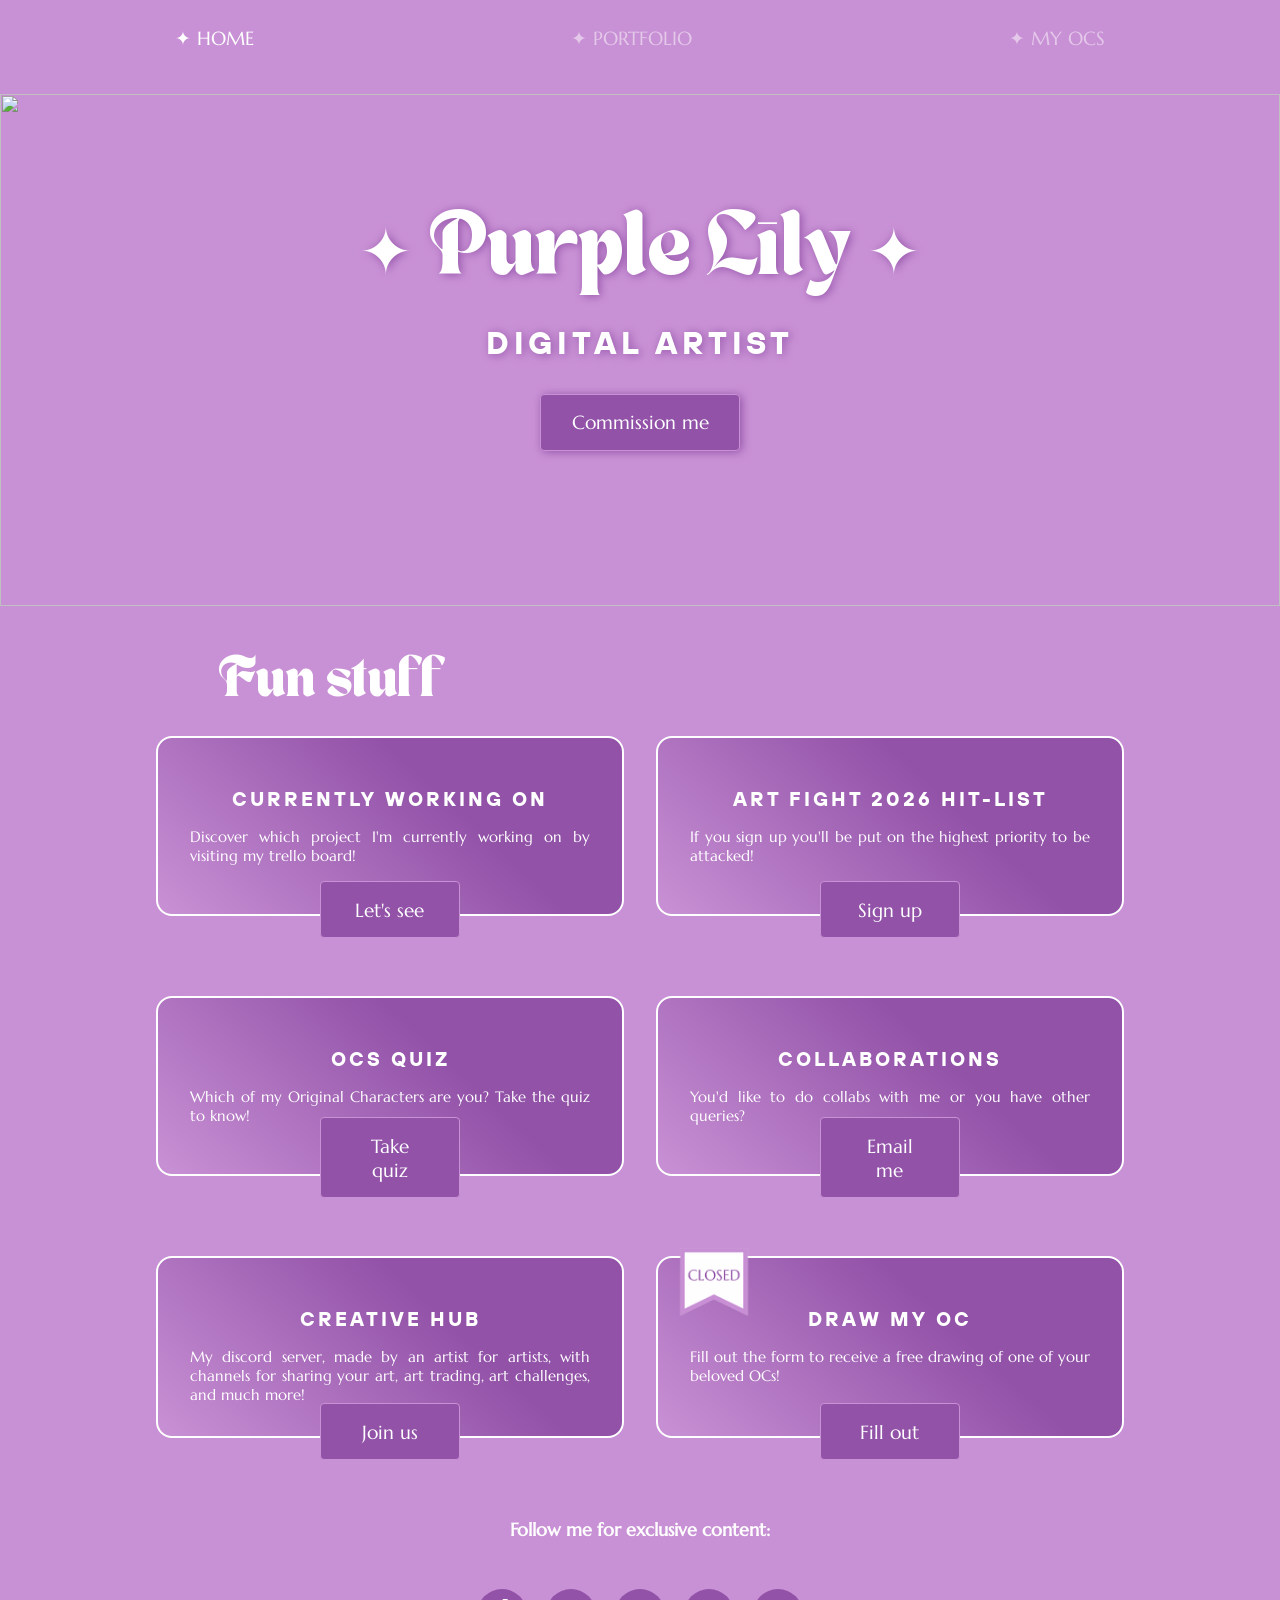
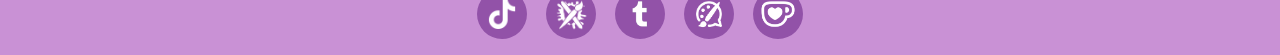
==== commit eb56a78b: "Home page changes" ====
--- a/index.html
+++ b/index.html
@@ -29,25 +29,19 @@
     </div>
 
     <!-- HERO-->
-    <div class="hero">
-        <div class="video-container">
-            <img class="video" src="Art/OC_PurpleLily/eyebanner2_PL.gif">
-            <!-- <video autoplay muted loop>
-                <source src="Art/OC_PurpleLily/eyebanner2_PL.mp4" type="video/mp4"/>
-            </video> -->
-            <div class="caption">
-                <h1 class="main-title center">✦ Purple Lily ✦</h1>
-                <h3 class="subtitle center">DIGITAL ARTIST</h3>
-                <button title="Commission me" class="button button-text"
-                    onclick=" window.open('https://vgen.co/PurpleLily22', '_blank'); return false;">Commission me
-                </button>
-            </div>
-
+    <div class="banner-container" style="margin-top: 0">
+        <img class="video-hero" src="Art/OC_PurpleLily/Purple Lily Website.gif">
+        <div class="caption">
+            <div class="main-title center">✦ Purple Lily ✦</div>
+            <div class="subtitle center">DIGITAL ARTIST</div>
+            <button title="Commission me" class="button button-text"
+                onclick="window.open('https://vgen.co/PurpleLily22', '_blank'); return false;">Commission me
+            </button>
         </div>
     </div>
 
     <!-- CARDS: add class "closed" near the class "card" class if it's closed-->
-    <div style="padding-top: 5rem;"></div>
+    <div class="title" style="padding-bottom: 2vw; padding-top: 5vw; margin-top: 20vw;">Fun stuff</div>
     <div class="card-group">
         <div class="card">
             <div class="card-title">CURRENTLY WORKING ON</div>
--- a/styles.css
+++ b/styles.css
@@ -108,9 +108,9 @@
 
 .main-title {
     font-family: "TAN New York";
-    font-size: 5vw; /*5rem*/
+    font-size: 5vw;
     color: white;
-    margin-top: 8rem;
+    margin-top: 2vh;
 }
 
 .title {
@@ -118,7 +118,7 @@
     font-size: 40px;
     color: white;
     margin-top: 4rem;
-    margin-left: 12rem;
+    margin-left: 17vw;
 }
 
 
@@ -155,7 +155,7 @@
 .button-text {
     font-family: "Marcellus";
     color: white;
-    font-size: 18px;
+    font-size: 1.5vw;
 }
 
 
@@ -234,9 +234,10 @@
 .subtitle {
     font-family: "TT Hoves";
     font-weight: 400;
-    font-size: 1.8vw;
+    font-size: 2.5vw;
     letter-spacing: 0.15em;
     color: rgb(255, 255, 255);
+    margin-top: 2vw;
 }
 
 .center {
@@ -260,19 +261,19 @@
     height: 40vw;
 }
 
-.video-container .caption {
+/* .caption {
+    top: 3em;
     z-index: 1;
     position: relative;
     text-align: center;
-    padding: 10px;
-    padding-top: 55px;
     filter: drop-shadow(0.15em 0.1em 0.3em var(--darkpurple));
+    margin-bottom: 10rem;
 
     .img {
         vertical-align: middle;
         margin: 0px 2px;
     }
-}
+} */
 
 .socials-bar {
     margin-top: 2rem;
@@ -603,6 +604,7 @@
     --color1: var(--lightpurple);
     --color2: var(--darkpurple);
     width: 28rem;
+    height: 13.5rem;
     /* height: 14rem; */
     border-radius: 1rem;
     background-color: var(--color2);
@@ -1416,7 +1418,6 @@
 
 .banner-container {
     margin-top: 1.25rem;
-
     .buttons {
         position: relative;
         display: flex;
@@ -1442,14 +1443,7 @@
     height: 40vw;
     position: absolute;
     z-index: 0;
-}
-
-.banner-container video {
-    width: 100%;
-    height: 60%;
-    position: absolute;
     object-fit: cover;
-    z-index: 0;
 }
 
 .banner-title {
@@ -1463,9 +1457,8 @@
     z-index: 1;
     position: relative;
     text-align: center;
-    padding: 10px;
-    padding-top: 55px;
     filter: drop-shadow(0.15em 0.1em 0.3em var(--darkpurple));
+    top: 9vw;
 }
 
 
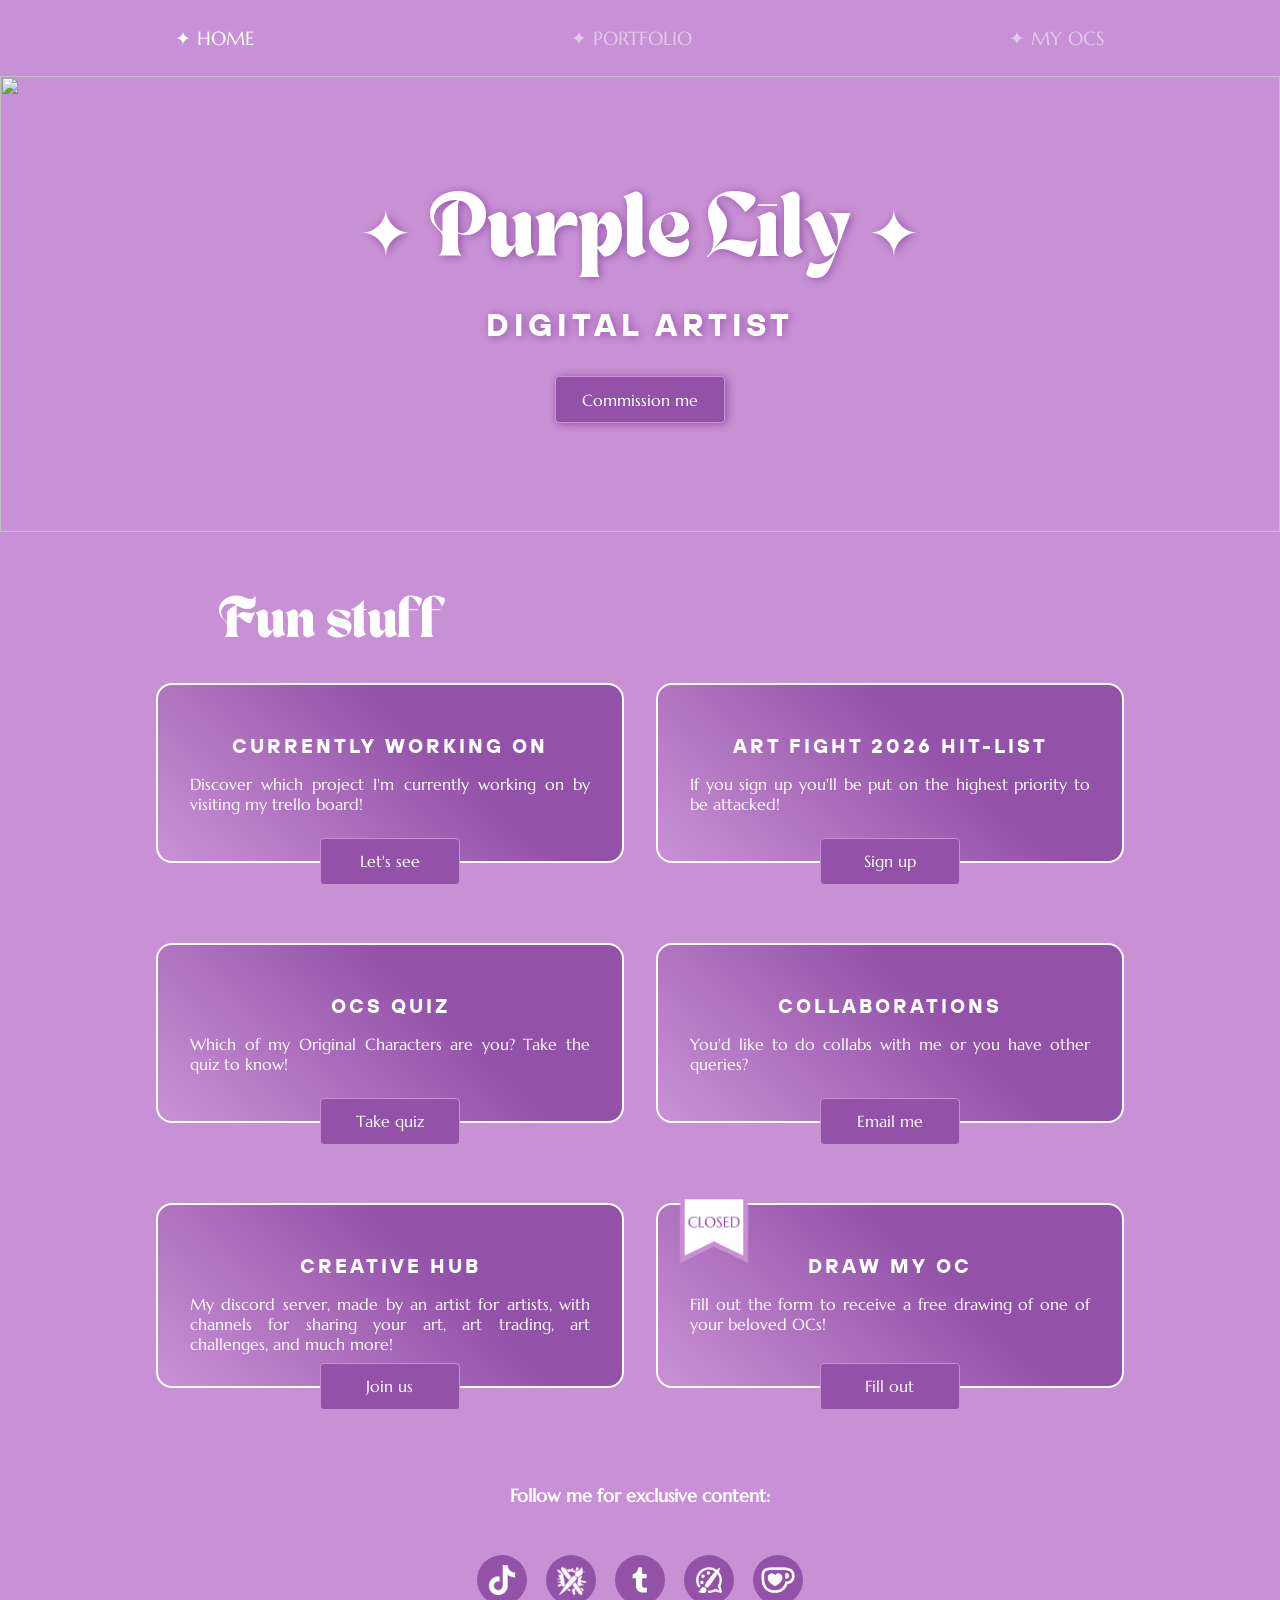
==== commit cc7f6b5e: "Home page hero section changes" ====
--- a/index.html
+++ b/index.html
@@ -41,7 +41,7 @@
     </div>
 
     <!-- CARDS: add class "closed" near the class "card" class if it's closed-->
-    <div class="title" style="padding-bottom: 2vw; padding-top: 5vw; margin-top: 20vw;">Fun stuff</div>
+    <div class="title" style="padding-bottom: 1rem; margin-top: 18rem;">Fun stuff</div>
     <div class="card-group">
         <div class="card">
             <div class="card-title">CURRENTLY WORKING ON</div>
--- a/styles.css
+++ b/styles.css
@@ -108,9 +108,8 @@
 
 .main-title {
     font-family: "TAN New York";
-    font-size: 5vw;
+    font-size: 4rem;
     color: white;
-    margin-top: 2vh;
 }
 
 .title {
@@ -155,7 +154,7 @@
 .button-text {
     font-family: "Marcellus";
     color: white;
-    font-size: 1.5vw;
+    font-size: 1rem;
 }
 
 
@@ -286,7 +285,6 @@
     flex-direction: column;
 }
 
-
 .gallery-row {
     display: flex;
     padding: 0 0.5rem;
@@ -305,11 +303,11 @@
 .gallery-column {
     flex: 25%;
     max-width: 25%;
-    padding: 0 4px;
+    padding: 0 0.25rem;
 }
 
 .gallery-column img {
-    margin-top: 8px;
+    margin-top: 0.5rem;
     vertical-align: middle;
     width: 100%;
 }
@@ -491,6 +489,7 @@
     justify-content: center;
     flex-wrap: wrap;
     gap: 2rem;
+    padding: 1rem;
 
     .about {
         display: grid;
@@ -565,7 +564,7 @@
 .card-paragraph {
     font-family: "Marcellus";
     color: white;
-    font-size: 15px;
+    font-size: 1rem;
     /* margin-left: 37px;
     margin-right: 37px;
     margin-bottom: 0px; */
@@ -1373,35 +1372,29 @@
 
 }
 
-
 .newgallery {
     margin: 1.25rem;
-
     border-radius: 1rem;
     background-color: var(--darkpurple);
     background-image: var(--purplelily-rad);
     border: 2px solid white;
-
     padding: 0.25rem;
 }
-
 
 .emotes {
     display: grid;
     /* width: auto; */
     /* height: auto; */
     margin: 1.25rem;
-
     border-radius: 1rem;
     background-color: var(--darkpurple);
     background-image: var(--purplelily-rad);
     border: 2px solid white;
+    padding: 1.35rem;
 
     grid-template-columns: repeat(auto-fill, 170px);
     justify-content: space-around;
     gap: 1rem;
-
-    padding: 1.35rem;
 }
 
 .emotes img {
@@ -1418,6 +1411,7 @@
 
 .banner-container {
     margin-top: 1.25rem;
+
     .buttons {
         position: relative;
         display: flex;
@@ -1439,8 +1433,8 @@
 }
 
 .video-hero {
-    width: 100vw;
-    height: 40vw;
+    width: 100%;
+    height: 28.5rem;
     position: absolute;
     z-index: 0;
     object-fit: cover;
@@ -1473,7 +1467,7 @@
     padding: 0.8em 1.6em;
     color: white;
     font-family: "Marcellus";
-    font-size: 18px;
+    font-size: 1rem;
     /* From Uiverse.io by adamgiebl 
     padding: 0.35em;
     padding-left: 1.2em;
@@ -1581,7 +1575,7 @@
 
     .hairpalette {
         width: auto;
-        height: 6rem;
+        height: 5.2rem;
         padding-top: 0.5rem;
     }
 
@@ -1946,4 +1940,11 @@
 ul.starred {
     padding-left: 1rem;
     list-style-type: "✦ ";
+}
+
+.centered-element {
+    display: flex;
+    align-items: center;
+    justify-content: center;
+    padding-bottom: 2rem;
 }
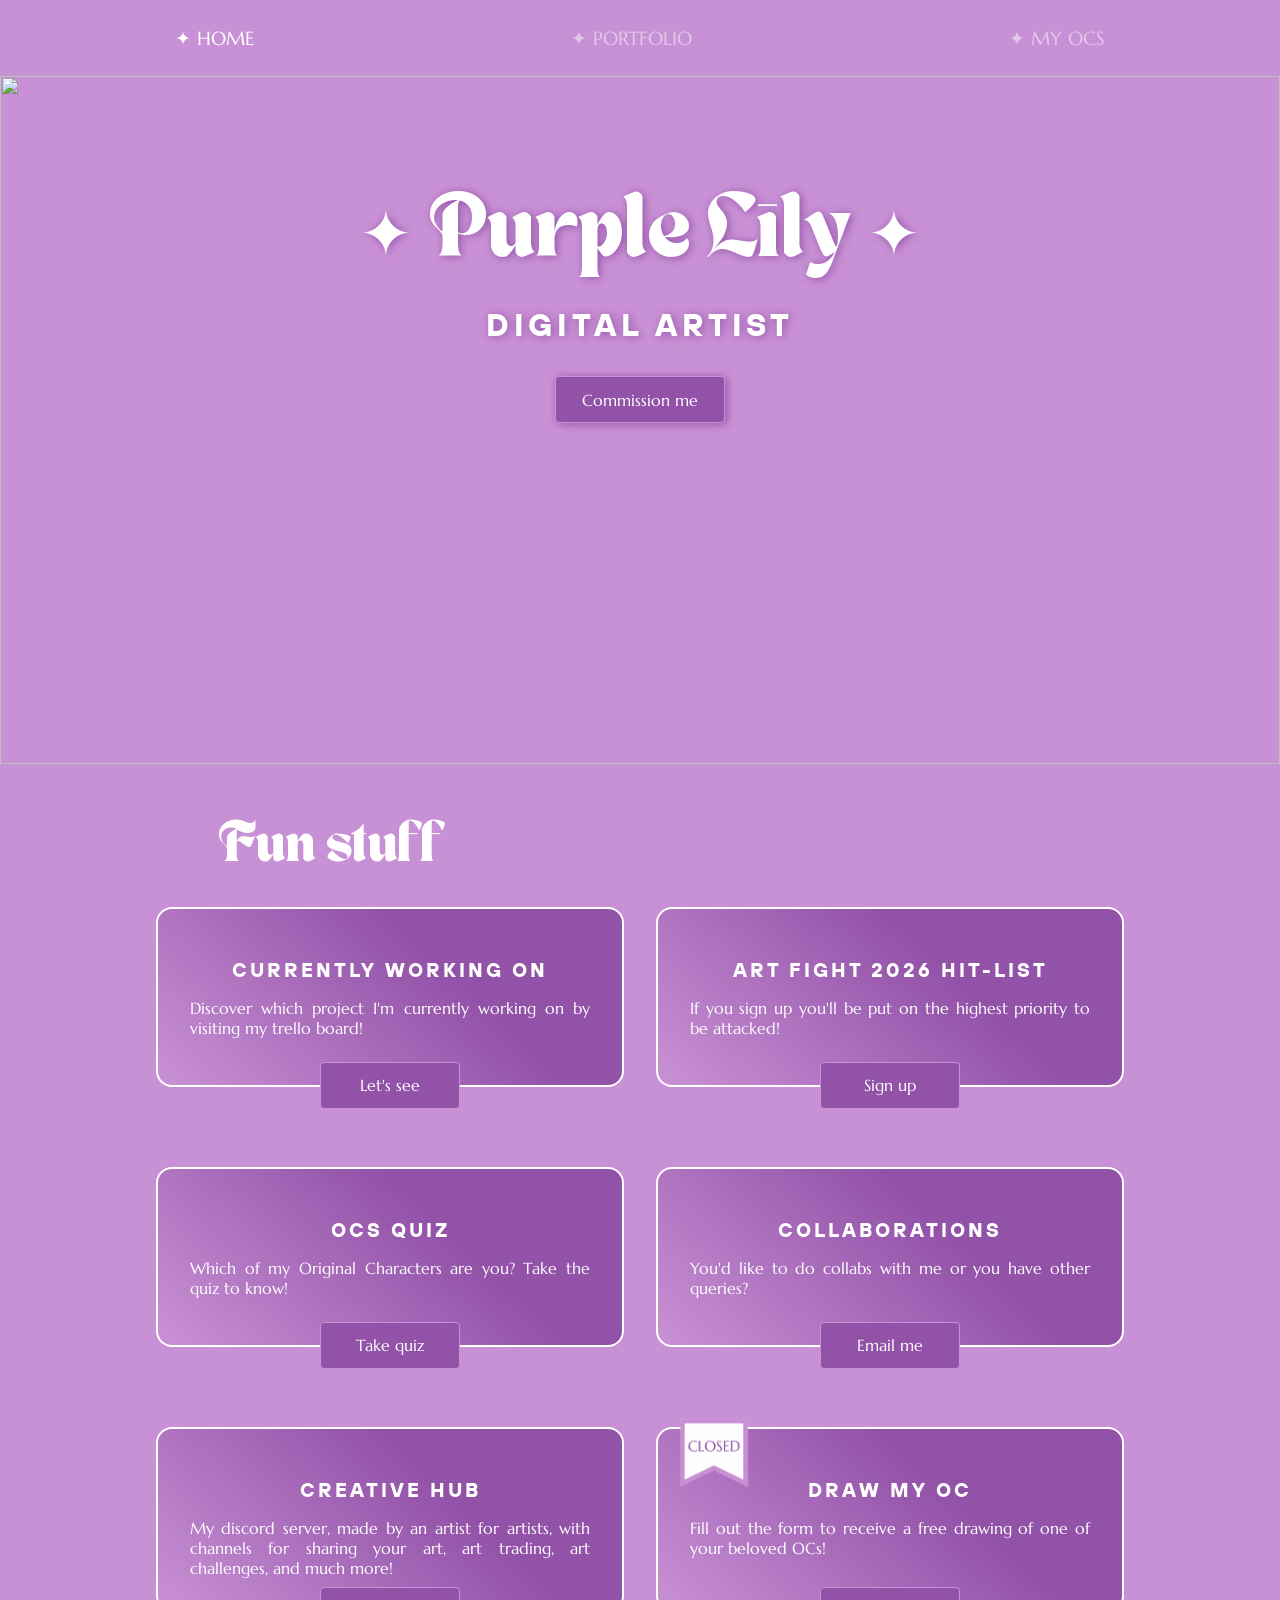
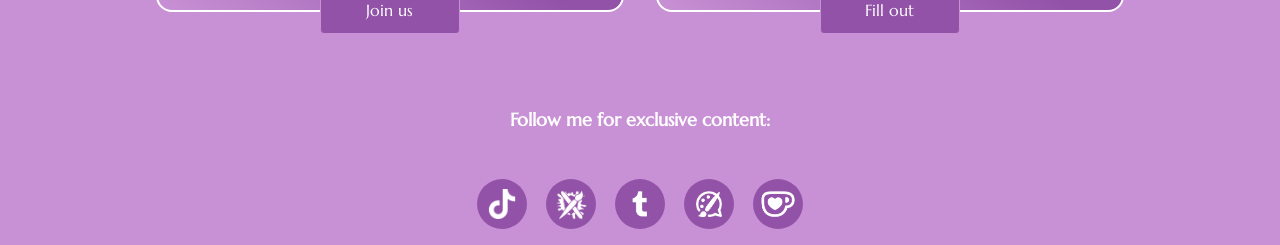
==== commit 003c25df: "Little changes to text format and site icon" ====
--- a/index.html
+++ b/index.html
@@ -6,14 +6,14 @@
     <link rel="stylesheet" href="styles.css">
     <title>Purple Lily</title>
     <link href="favicon.ico" rel="shortcut icon" type="image/ico">
-    <!-- <script>
-        if (navigator.userAgent === "Screenjesus") {
-            document.body.innerHTML = '<img src="PurpleLilyWebsiteThumbnail.png" style="width:100vw;height:100vh;object-fit:cover;">';
-        }
-    </script> -->
 </head>
 
 <body>
+    <script>
+        if (navigator.userAgent === "Screenjesus") {
+            document.body.innerHTML = '<img src="Other\PurpleLilyWebsiteThumbnail.png" style="width:100vw;height:100vh;object-fit:cover;">';
+        }
+    </script>
 
     <!-- MENU-->
     <div class="menu">
@@ -41,7 +41,7 @@
     </div>
 
     <!-- CARDS: add class "closed" near the class "card" class if it's closed-->
-    <div class="title" style="padding-bottom: 1rem; margin-top: 18rem;">Fun stuff</div>
+    <div class="title" style="padding-bottom: 1rem; margin-top: 32rem;">Fun stuff</div>
     <div class="card-group">
         <div class="card">
             <div class="card-title">CURRENTLY WORKING ON</div>
--- a/styles.css
+++ b/styles.css
@@ -82,7 +82,7 @@
 
 /* Responsive layout - makes a two column-layout instead of four columns */
 @media screen and (max-width: 800px) {
-    .column {
+    .gallery-column {
         flex: 50%;
         max-width: 50%;
     }
@@ -90,12 +90,11 @@
 
 /* Responsive layout - makes the two columns stack on top of each other instead of next to each other */
 @media screen and (max-width: 600px) {
-    .column {
+    .gallery-column {
         flex: 100%;
         max-width: 100%;
     }
 }
-
 
 body {
     background-color: var(--lightpurple);
@@ -173,8 +172,14 @@
 .mini-title {
     font-family: "Marcellus";
     color: white;
-    font-size: 22px;
+    font-size: 1.25rem;
     margin-bottom: 0.5rem;
+}
+
+.leftspace {
+    margin-top: 1.3rem;
+    margin-bottom: 1.3rem;
+    margin-left: 20vw;
 }
 
 .gallery-paragraph {
@@ -481,7 +486,6 @@
     flex-wrap: wrap;
     justify-content: center;
     gap: 1rem;
-    position: relative;
 }
 
 .card-group {
@@ -703,10 +707,9 @@
     .bubble {
         color: white;
         background: var(--purplelily-line);
-
         position: absolute;
-        top: 1.3rem;
-        right: 30rem;
+        margin-right: -3rem;
+        margin-top: -1rem;
     }
 
     .bubble:after {
@@ -793,10 +796,9 @@
     .bubble {
         color: black;
         background: var(--atohi-line1);
-
         position: absolute;
-        top: 1.3rem;
-        right: 30rem;
+        margin-right: -3rem;
+        margin-top: -1rem;
     }
 
     .bubble:after {
@@ -870,8 +872,8 @@
         color: black;
         background: var(--vhimil-line1);
         position: absolute;
-        top: 1.3rem;
-        right: 30rem;
+        margin-right: -3rem;
+        margin-top: -1rem;
     }
 
     .bubble:after {
@@ -944,8 +946,8 @@
     .bubble {
         background: var(--ningxiu-line);
         position: absolute;
-        top: 1.3rem;
-        right: 30rem;
+        margin-right: -3rem;
+        margin-top: -1rem;
     }
 
     .bubble:after {
@@ -1016,8 +1018,8 @@
     .bubble {
         background: var(--meiying-line1);
         position: absolute;
-        top: 1.3rem;
-        right: 30rem;
+        margin-right: -3rem;
+        margin-top: -1rem;
     }
 
     .bubble:after {
@@ -1091,8 +1093,8 @@
     .bubble {
         background: var(--achlys-line);
         position: absolute;
-        top: 1.3rem;
-        right: 30rem;
+        margin-right: -3rem;
+        margin-top: -1rem;
     }
 
     .bubble:after {
@@ -1164,8 +1166,8 @@
     .bubble {
         background: var(--lune-line1);
         position: absolute;
-        top: 1.3rem;
-        right: 30rem;
+        margin-right: -3rem;
+        margin-top: -1rem;
     }
 
     .bubble:after {
@@ -1237,8 +1239,8 @@
     .bubble {
         background: var(--alex-line1);
         position: absolute;
-        top: 1.3rem;
-        right: 30rem;
+        margin-right: -3rem;
+        margin-top: -1rem;
     }
 
     .bubble:after {
@@ -1327,8 +1329,8 @@
     .bubble {
         background: var(--luan-line1);
         position: absolute;
-        top: 1.3rem;
-        right: 30rem;
+        margin-right: -3rem;
+        margin-top: -1rem;
     }
 
     .bubble:after {
@@ -1373,7 +1375,7 @@
 }
 
 .newgallery {
-    margin: 1.25rem;
+    margin: 2rem;
     border-radius: 1rem;
     background-color: var(--darkpurple);
     background-image: var(--purplelily-rad);
@@ -1385,7 +1387,7 @@
     display: grid;
     /* width: auto; */
     /* height: auto; */
-    margin: 1.25rem;
+    margin: 2rem;
     border-radius: 1rem;
     background-color: var(--darkpurple);
     background-image: var(--purplelily-rad);
@@ -1434,7 +1436,7 @@
 
 .video-hero {
     width: 100%;
-    height: 28.5rem;
+    height: 43rem;
     position: absolute;
     z-index: 0;
     object-fit: cover;
@@ -1526,8 +1528,8 @@
     flex-wrap: wrap;
     justify-content: center;
     align-items: center;
-    margin-left: 14rem;
     margin-bottom: 1.25rem;
+    margin-left: 20vw;
 
     .mini-title {
         font-size: 1.05rem;
@@ -1567,10 +1569,15 @@
     padding: 1.5rem;
 
     .oc-profile {
-        width: 14rem;
-        height: 14rem;
-        border-radius: 100%;
-        z-index: 0;
+        display: flex;
+        justify-content: right;
+        align-items: flex-start;
+        position: relative;
+    }
+
+    .oc-profile:hover .bubble {
+        opacity: 1;
+        transition: 0.5s;
     }
 
     .hairpalette {
@@ -1611,9 +1618,6 @@
         grid-area: left-bottom;
     }
 }
-
-
-/* .gallery-figure { */
 
 .three-left {
     margin-top: 1rem;
@@ -1769,21 +1773,24 @@
     gap: 2rem;
 }
 
-.oc-profile-pic:hover .bubble {
-    opacity: 1;
-    transition: 0.5s;
+.oc-profile-pic {
+    width: 14rem;
+    height: 14rem;
+    border-radius: 100%;
+    z-index: 0;
 }
 
 .bubble {
+    /*rounded rectangle*/
     position: relative;
     background: var(--lightpurple);
     background-image: var(--purplelily-line);
     color: white;
     line-height: 2.875rem;
     text-align: center;
-    width: 103px;
-    height: 48px;
-    border-radius: 10px;
+    width: 6.4rem;
+    height: auto;
+    border-radius: 0.6rem;
     padding: 0px;
 
     z-index: 1;
@@ -1791,6 +1798,7 @@
 }
 
 .bubble:after {
+    /*triangle*/
     content: '';
     position: absolute;
     display: block;
@@ -1799,7 +1807,6 @@
     border-style: solid;
     border-width: 20px 18px 0 0;
     border-color: var(--darkpurple) transparent transparent transparent;
-    bottom: -20px;
     left: 19%;
     margin-left: -9px;
 }
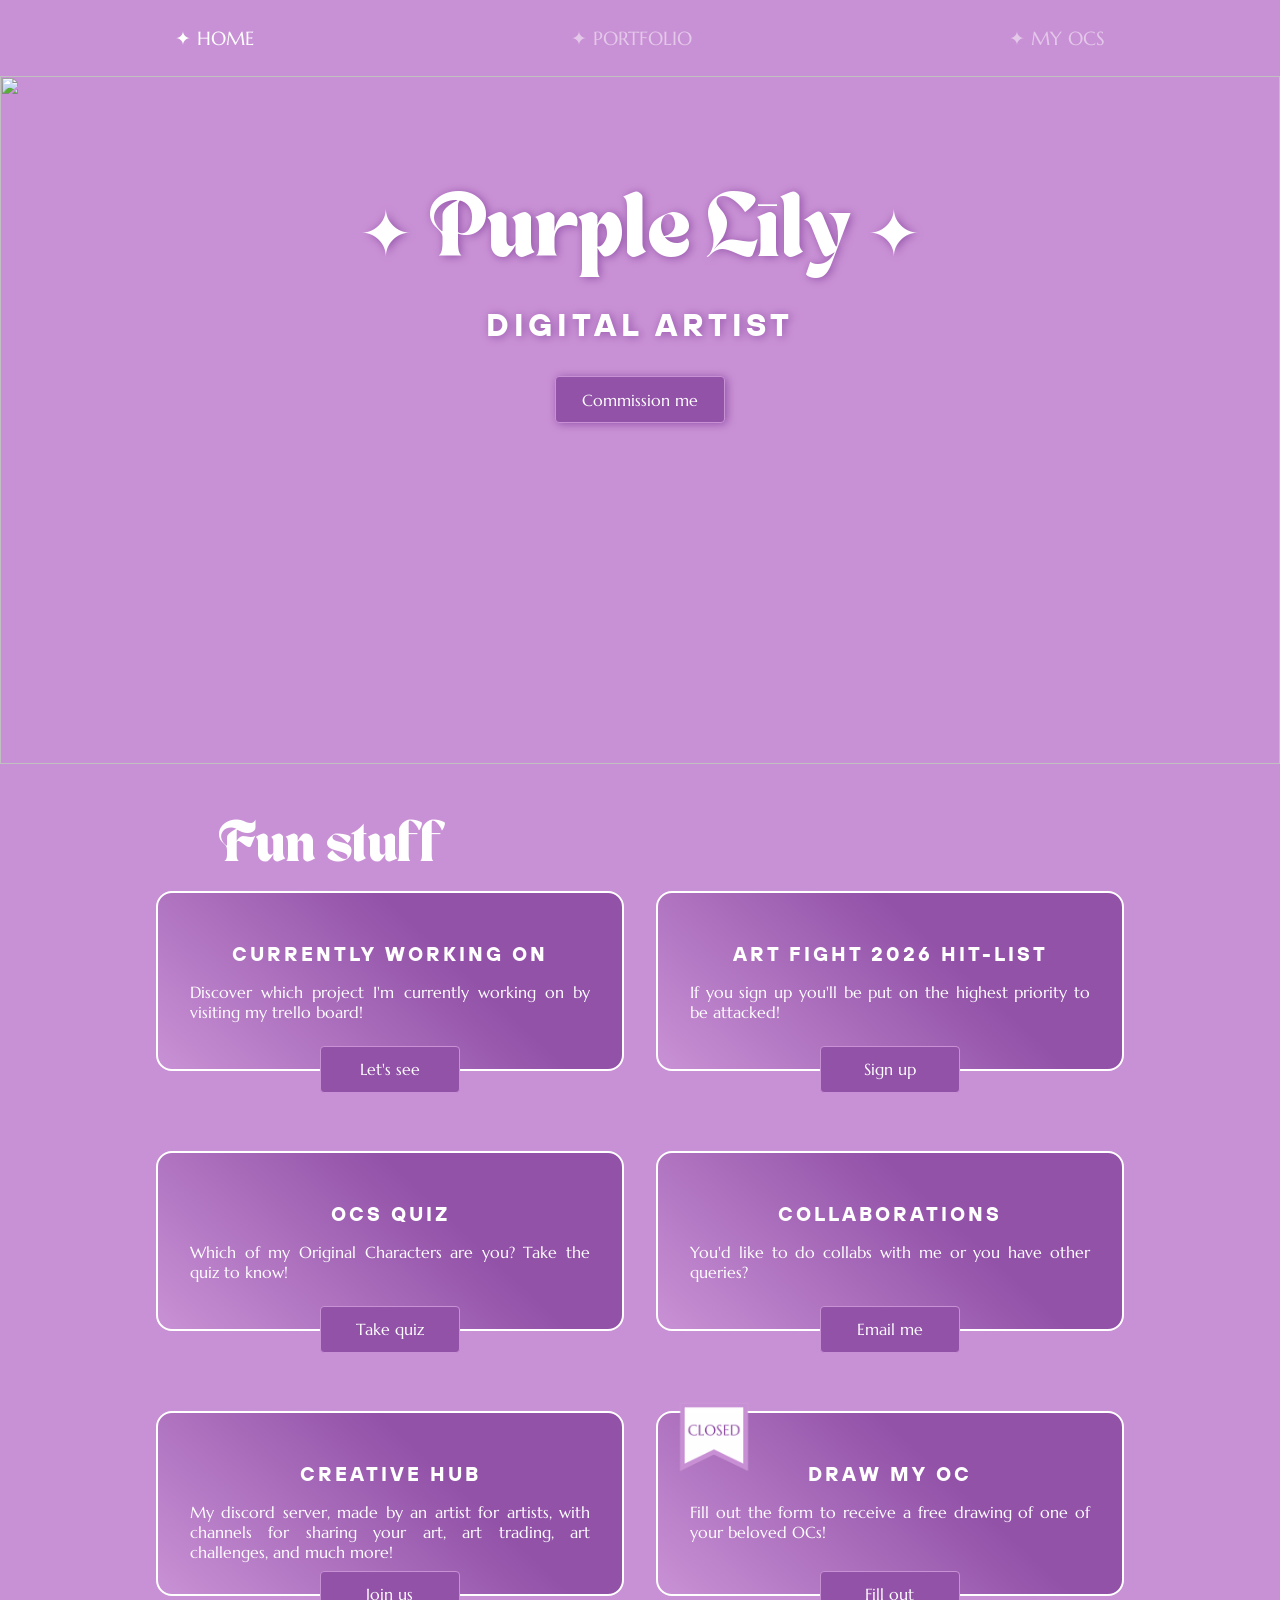
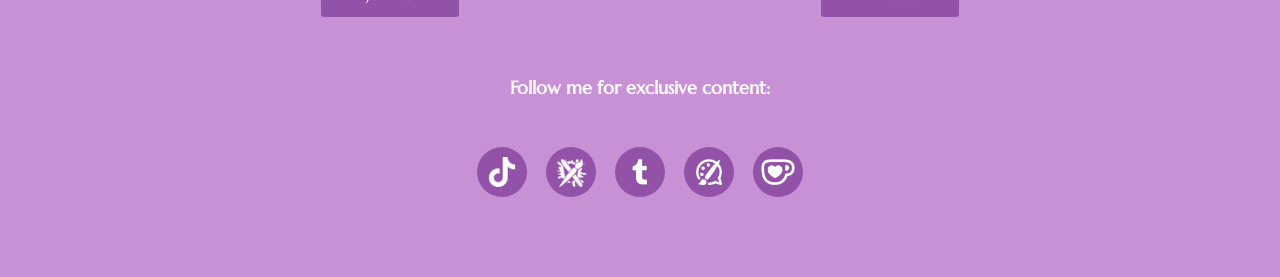
==== commit 82b5e5ad: "emotes centering issues" ====
--- a/index.html
+++ b/index.html
@@ -5,7 +5,8 @@
     <meta charset="UTF-8">
     <link rel="stylesheet" href="styles.css">
     <title>Purple Lily</title>
-    <link href="favicon.ico" rel="shortcut icon" type="image/ico">
+    <!-- <link href="favicon.ico" rel="shortcut icon" type="image/ico"> -->
+    <link rel="icon" type="image/x-icon" href="favicon.ico">
 </head>
 
 <body>
--- a/styles.css
+++ b/styles.css
@@ -238,7 +238,7 @@
 .subtitle {
     font-family: "TT Hoves";
     font-weight: 400;
-    font-size: 2.5vw;
+    font-size: 2rem;
     letter-spacing: 0.15em;
     color: rgb(255, 255, 255);
     margin-top: 2vw;
@@ -281,6 +281,7 @@
 
 .socials-bar {
     margin-top: 2rem;
+    margin-bottom: 5rem;
 }
 
 .gallery {
@@ -485,7 +486,9 @@
     display: flex;
     flex-wrap: wrap;
     justify-content: center;
+    align-items: center;
     gap: 1rem;
+    margin-bottom: 3rem;
 }
 
 .card-group {
@@ -493,7 +496,9 @@
     justify-content: center;
     flex-wrap: wrap;
     gap: 2rem;
-    padding: 1rem;
+    padding-left: 1rem;
+    padding-right: 1rem;
+
 
     .about {
         display: grid;
@@ -1565,7 +1570,6 @@
     background-color: var(--darkpurple);
     background-image: linear-gradient(90deg, var(--darkpurple) 0%, var(--lightpurple) 100%);
     border: 2px solid white;
-    margin-bottom: 2rem;
     padding: 1.5rem;
 
     .oc-profile {
@@ -1699,14 +1703,14 @@
         ". item-2"
         "item-3 .";
     max-height: 17.5rem;
+    justify-content: center;
     align-items: center;
-    /* gap: 2rem; */
-    row-gap: 2rem;
+    column-gap: 0.7rem;
 }
 
 .three-emotes img {
-    width: 4rem;
-    height: 4rem;
+    width: 5rem;
+    height: 5rem;
 }
 
 .emotes3:hover {
@@ -1736,10 +1740,8 @@
     justify-content: space-around;
 
     img {
-        /* width: 5rem;
-        height: 5rem; */
-        width: 6vw;
-        height: 6vw;
+        width: 5rem;
+        height: 5rem;
     }
 }
 
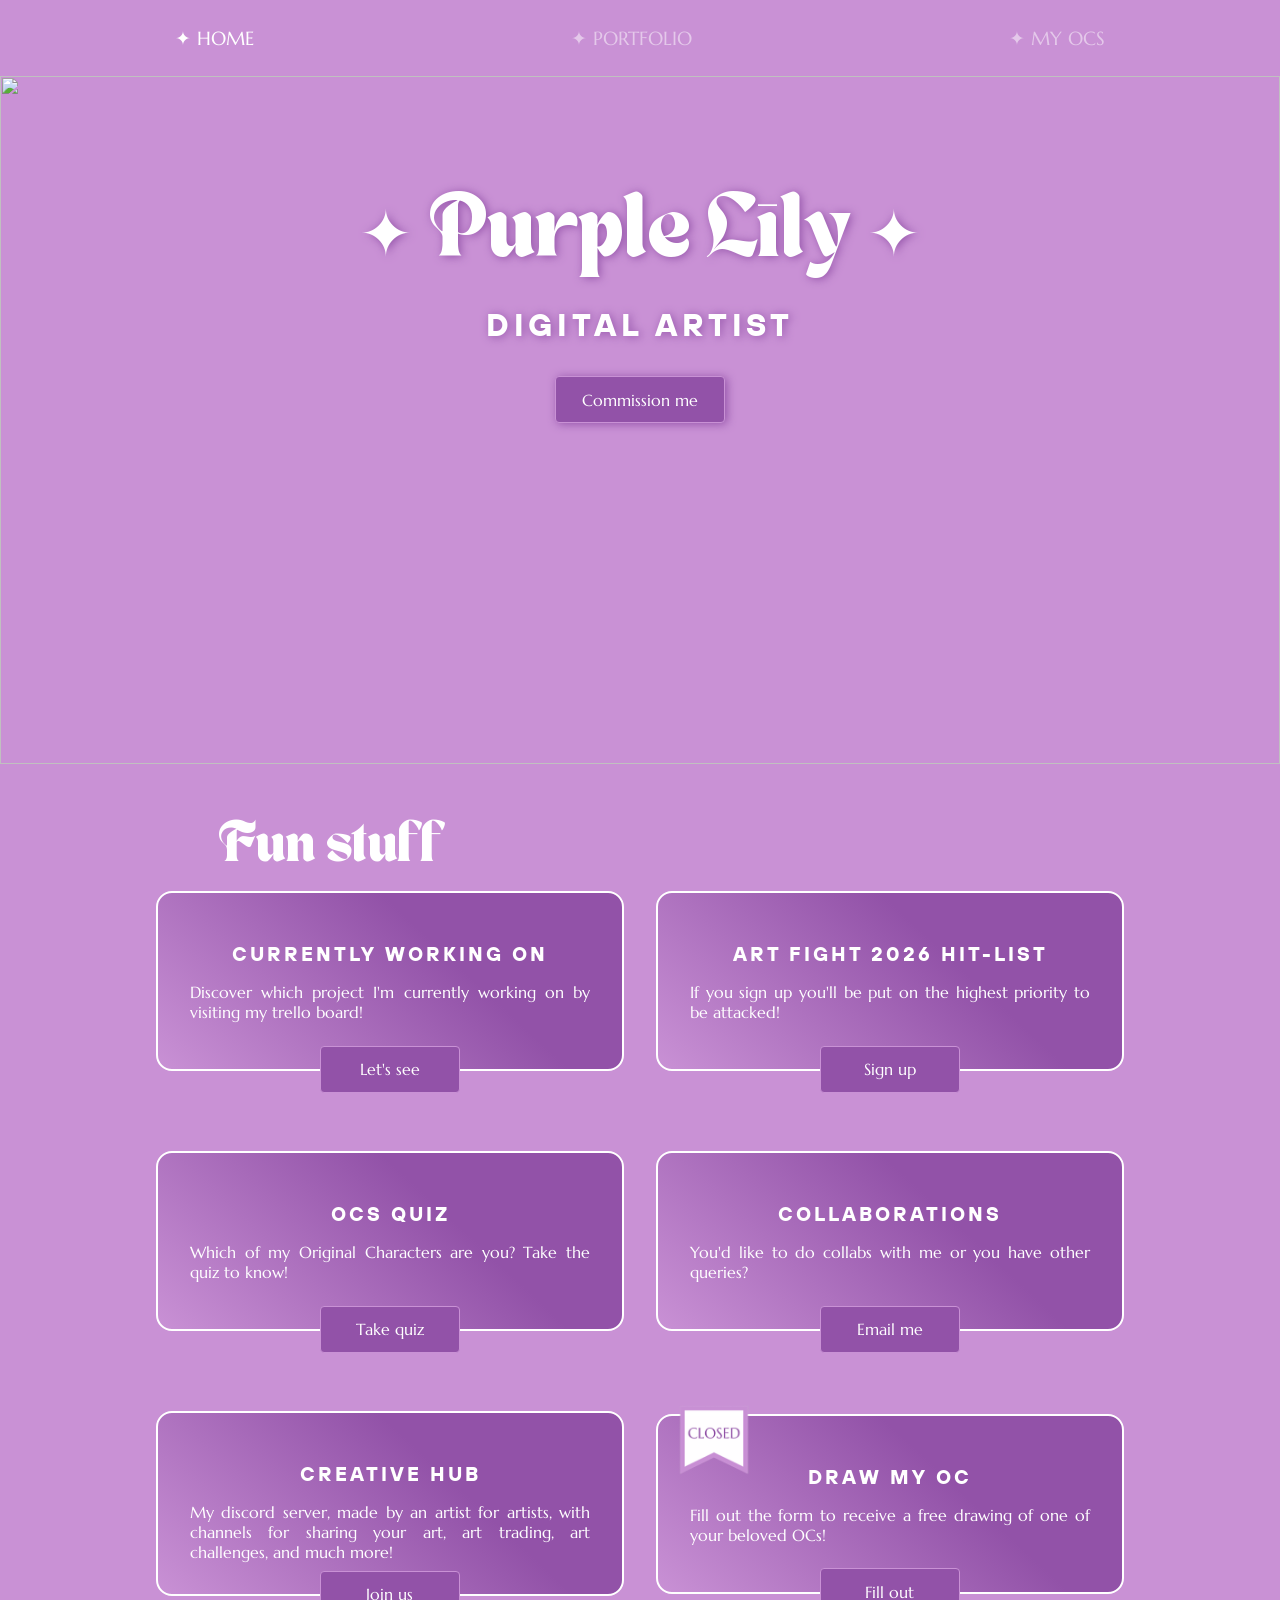
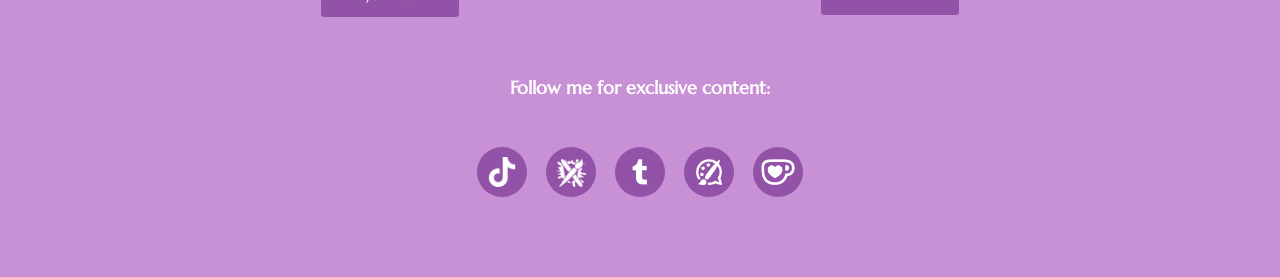
==== commit c302b0f5: "spacing issues in my ocs" ====
--- a/index.html
+++ b/index.html
@@ -6,7 +6,7 @@
     <link rel="stylesheet" href="styles.css">
     <title>Purple Lily</title>
     <!-- <link href="favicon.ico" rel="shortcut icon" type="image/ico"> -->
-    <link rel="icon" type="image/x-icon" href="favicon.ico">
+    <link rel="shortcut icon" type="image/x-icon" href="purplelily_logo.png">
 </head>
 
 <body>
--- a/styles.css
+++ b/styles.css
@@ -494,6 +494,7 @@
 .card-group {
     display: flex;
     justify-content: center;
+    align-items: center;
     flex-wrap: wrap;
     gap: 2rem;
     padding-left: 1rem;
@@ -701,6 +702,10 @@
         background-color: var(--purplelily-col1);
         background-image: var(--purplelily-line);
         border: 0.125rem solid white;
+
+        .hairpalette {
+            height: 5.8rem;
+        }
     }
 
     .vertical-card {
